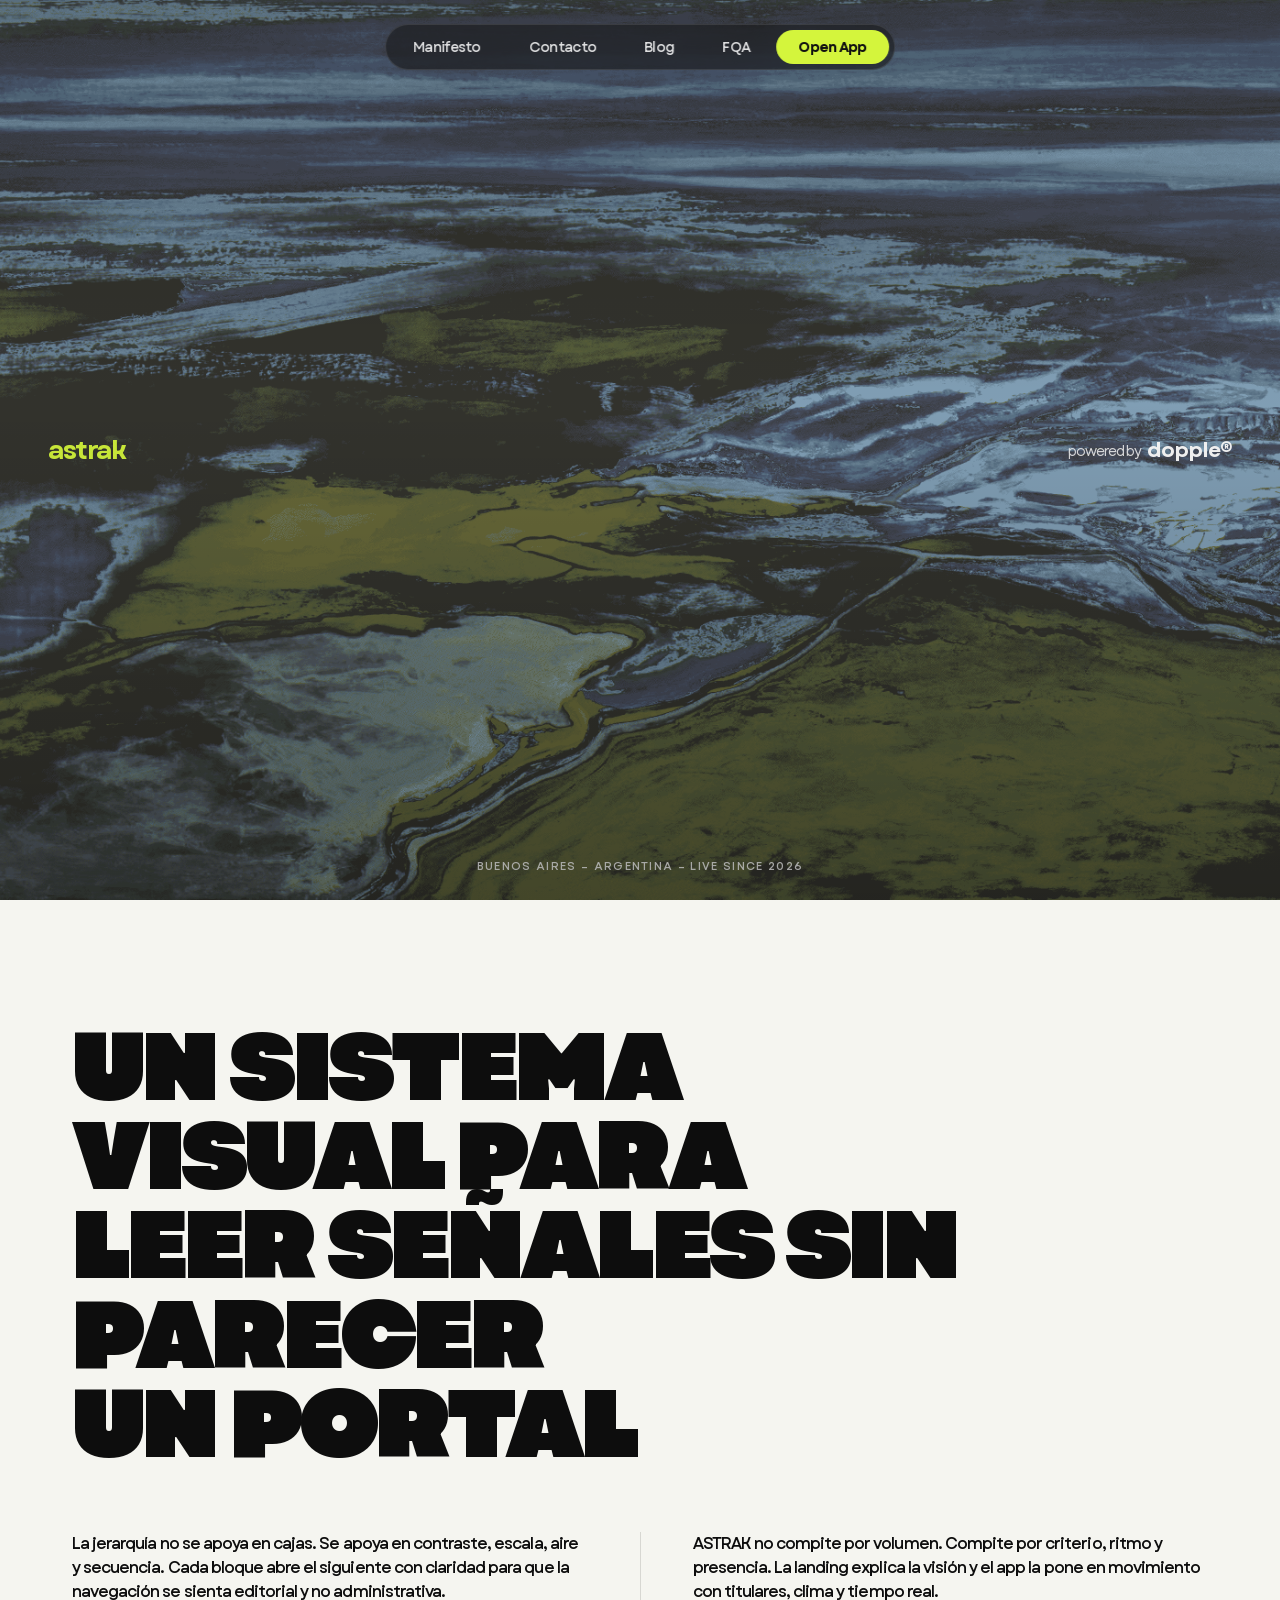
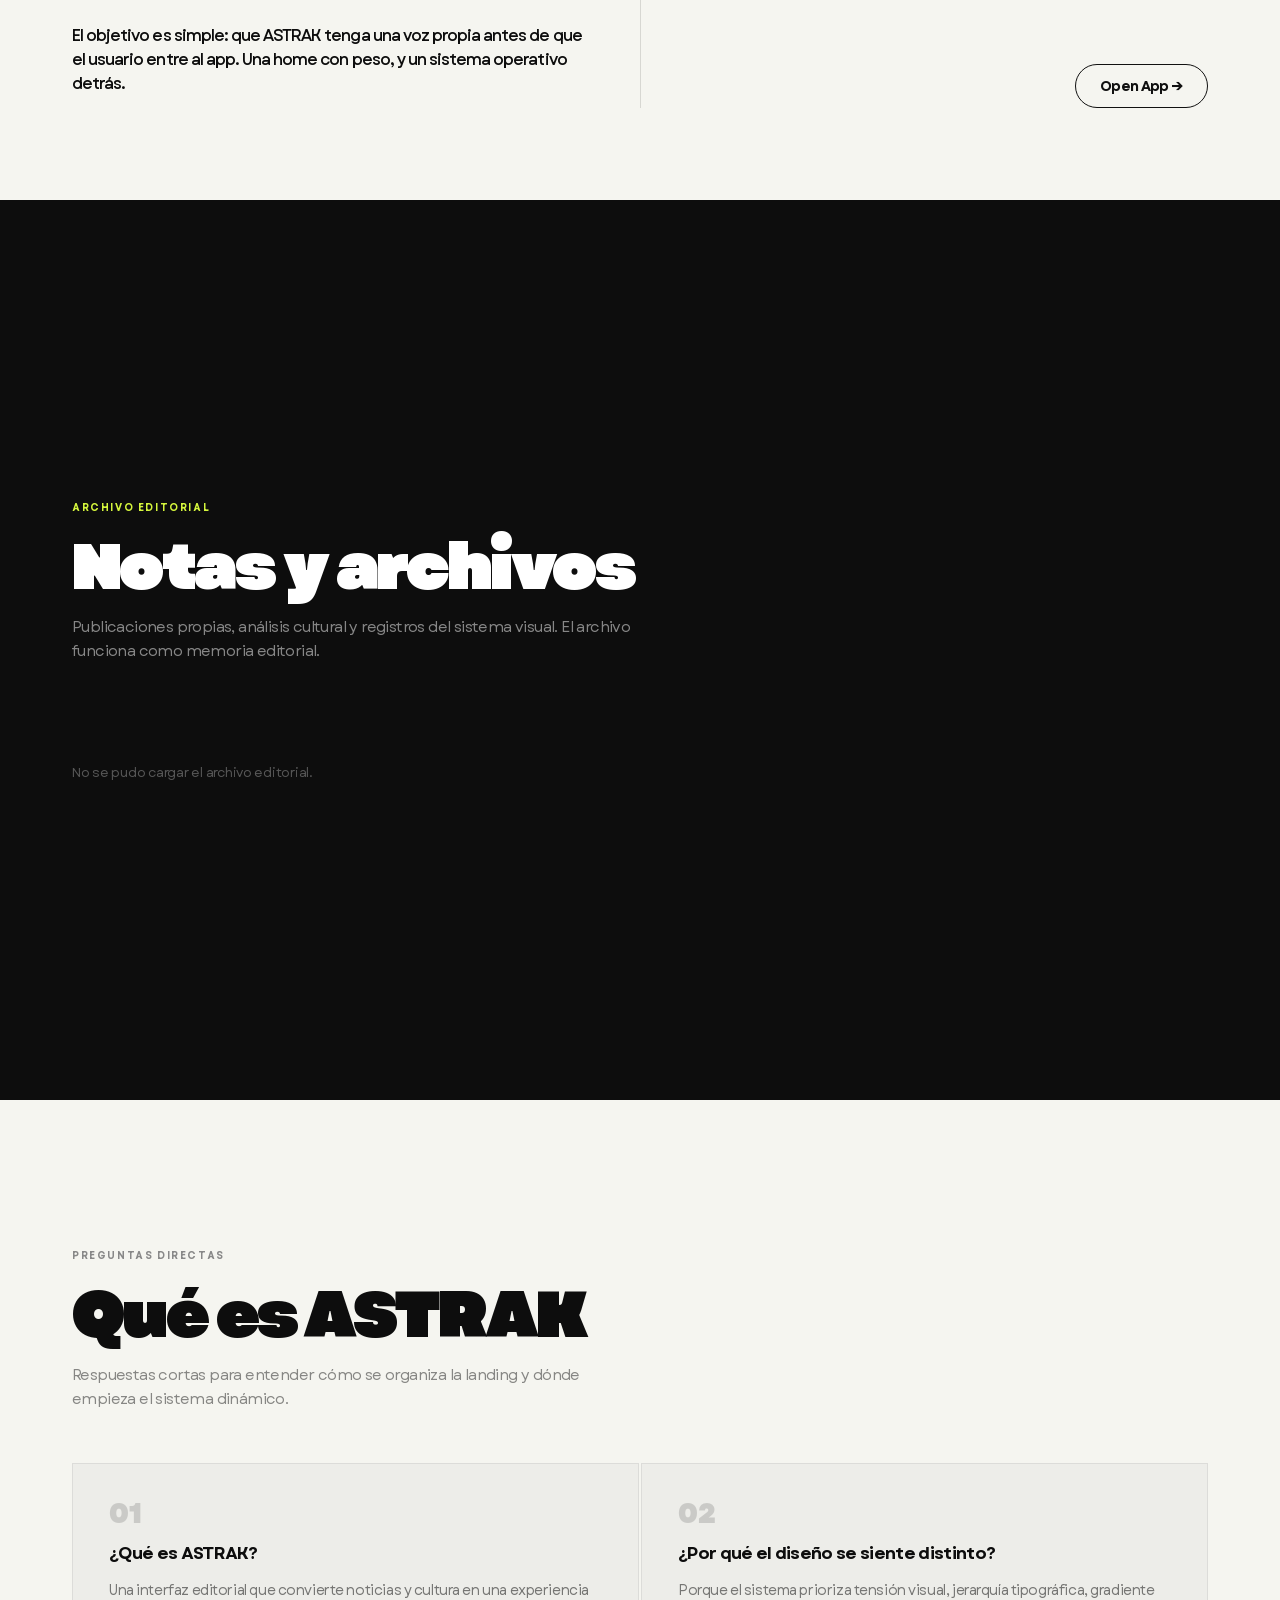
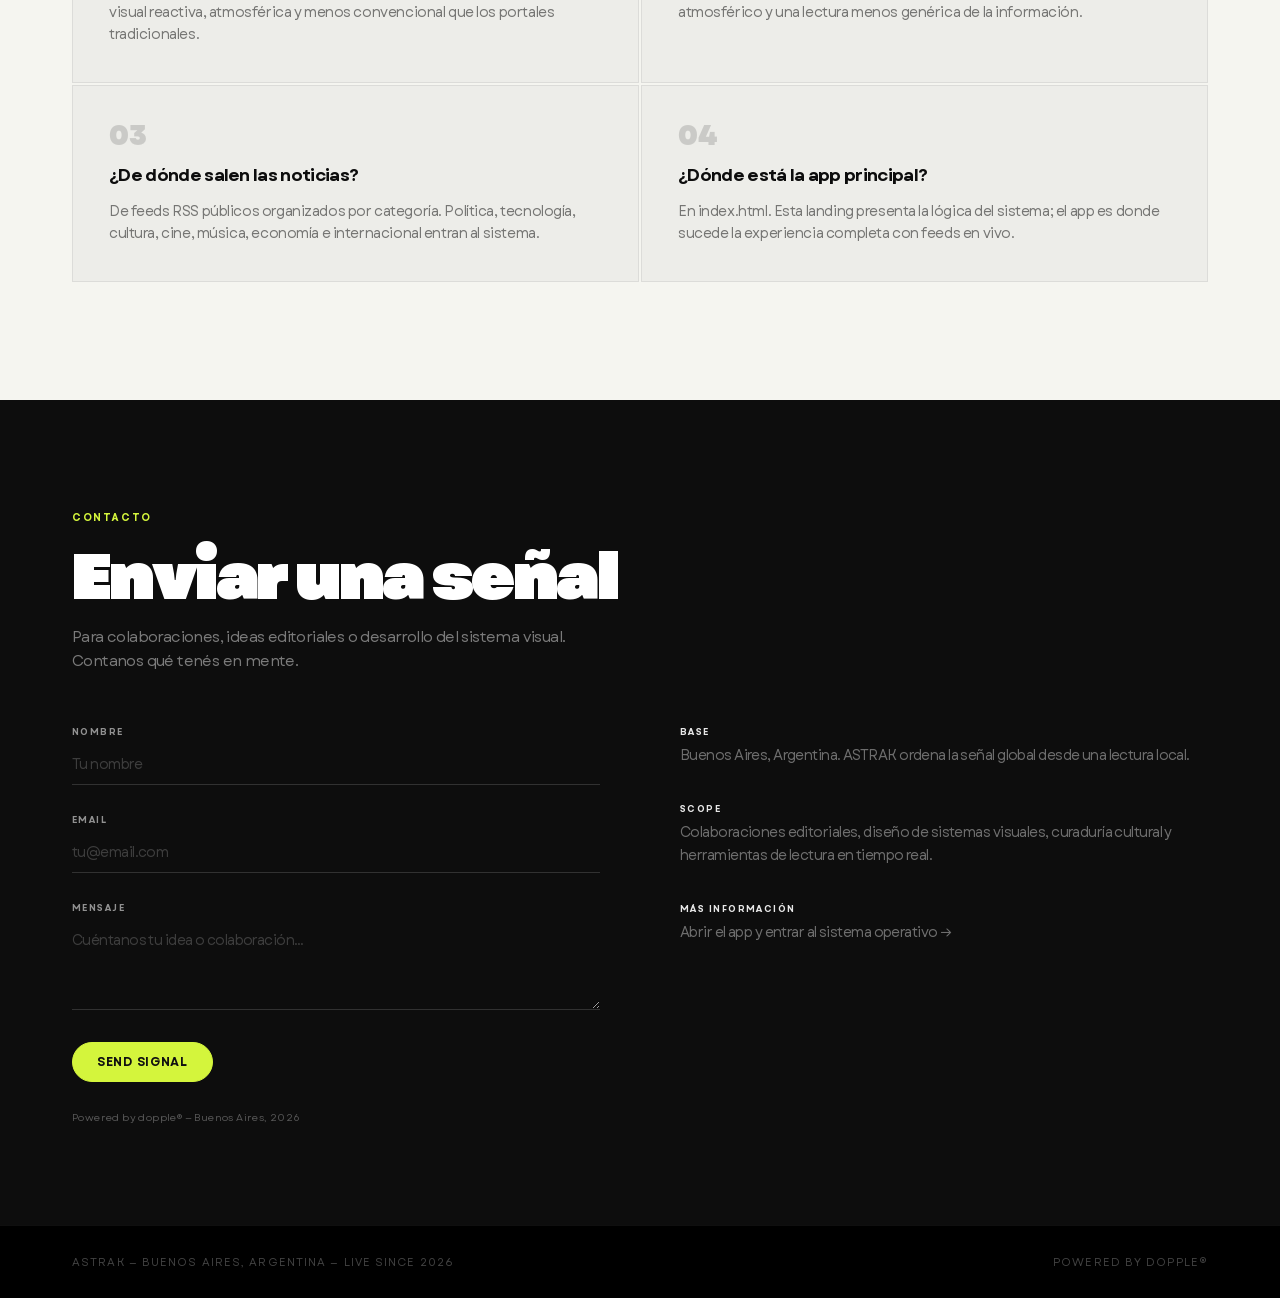
==== about.html @ 2fba8842 "fix grid, touch, navbar, s2 borders" ====
<!DOCTYPE html>
<html lang="es">
<head>
  <meta charset="UTF-8" />
  <meta name="viewport" content="width=device-width, initial-scale=1.0" />
  <link rel="icon" type="image/png" href="img/favicon.png" />
  <title>astrak</title>
  <link rel="stylesheet" href="garet.css" />
  <style>
    :root {
      --accent: #d4f53c;
      --bg-about: #f5f5f0;
      --bg-dark: #0d0d0d;
      --text-dark: #0d0d0d;
      --text-light: #ffffff;
    }

    *, *::before, *::after { box-sizing: border-box; margin: 0; padding: 0; }

    html { scroll-behavior: smooth; }

    body {
      font-family: 'Garet', sans-serif;
      background: #000;
      -webkit-font-smoothing: antialiased;
      overflow-x: hidden;
    }

    a { color: inherit; text-decoration: none; }

    /* ═══════════════════════════════════════════════
       NAVBAR
    ═══════════════════════════════════════════════ */
    .navbar {
      position: fixed;
      top: 24px;
      left: 50%;
      transform: translateX(-50%);
      z-index: 100;
      display: flex;
      align-items: center;
      gap: 4px;
      border-radius: 999px;
      padding: 5px 5px;
      /* fondo sutil siempre visible para legibilidad */
      background: rgba(20, 20, 20, 0.55);
      backdrop-filter: blur(18px);
      -webkit-backdrop-filter: blur(18px);
      border: 1px solid rgba(255,255,255,0.10);
      transition: background 0.4s ease, border-color 0.4s ease;
      white-space: nowrap;
    }

    /* sobre sección clara */
    .navbar.on-light {
      background: rgba(230, 228, 220, 0.75);
      border-color: rgba(0,0,0,0.08);
    }

    .navbar a {
      text-decoration: none;
      color: rgba(255,255,255,0.85);
      font-size: 14px;
      font-weight: 500;
      letter-spacing: -0.05em;
      padding: 7px 22px;
      border-radius: 999px;
      transition: background 0.2s ease, color 0.2s ease;
      cursor: pointer;
    }

    .navbar.on-light a { color: rgba(0,0,0,0.75); }

    .navbar a.active {
      background: #fff;
      color: #111;
    }

    .navbar.on-light a.active {
      background: #111;
      color: #fff;
    }

    .navbar a.cta {
      background: var(--accent);
      color: #111;
      font-weight: 700;
      padding: 7px 22px;
    }

    .navbar a.cta:hover { background: #c8ec2e; }
    .navbar.on-light a.cta { background: var(--accent); color: #111; }

    /* ═══════════════════════════════════════════════
       HERO — sticky bajo todo lo que sube
    ═══════════════════════════════════════════════ */
    .hero {
      position: sticky;
      top: 0;
      width: 100vw;
      height: 100vh;
      background-image: url('./img/bg.png');
      background-size: cover;
      background-position: center center;
      z-index: 1;
    }

    .hero::after {
      content: '';
      position: absolute;
      inset: 0;
      background: linear-gradient(to bottom,
        rgba(0,0,0,0.18) 0%,
        rgba(0,0,0,0.04) 45%,
        rgba(0,0,0,0.30) 100%
      );
      pointer-events: none;
    }

    .hero-wordmark {
      position: absolute;
      left: 48px;
      top: 50%;
      transform: translateY(-50%);
      font-size: 26px;
      font-weight: 700;
      color: var(--accent);
      letter-spacing: -0.07em;
    }

    .hero-powered {
      position: absolute;
      right: 48px;
      top: 50%;
      transform: translateY(-50%);
      display: flex;
      align-items: center;
      gap: 6px;
      color: #fff;
      font-size: 14px;
      font-weight: 700;
      letter-spacing: -0.07em;
      white-space: nowrap;
    }

    .hero-powered .by { font-weight: 400; opacity: 0.85; }
    .hero-powered .brand { font-size: 20px; font-weight: 700; }

    .hero-footer {
      position: absolute;
      bottom: 26px;
      left: 50%;
      transform: translateX(-50%);
      color: rgba(255,255,255,0.88);
      font-size: 11px;
      font-weight: 500;
      letter-spacing: 0.12em;
      text-transform: uppercase;
      white-space: nowrap;
    }

    /* ═══════════════════════════════════════════════
       SECCIONES — apilan sobre el hero (z > 1)
    ═══════════════════════════════════════════════ */
    .section {
      position: relative;
      z-index: 10;
      width: 100%;
      min-height: 100vh;
      display: flex;
      flex-direction: column;
      justify-content: center;
      padding: 110px 72px 80px;
    }

    .section-inner {
      width: min(100%, 1280px);
      margin: 0 auto;
    }

    /* ── ABOUT / MANIFESTO ── */
    .about { background: var(--bg-about); }

    .about__headline {
      font-size: clamp(44px, 7.5vw, 112px);
      font-weight: 1000;
      color: var(--text-dark);
      letter-spacing: -0.04em;
      line-height: 0.93;
      text-transform: uppercase;
      margin-bottom: 64px;
      max-width: 900px;
    }

    .about__body {
      display: grid;
      grid-template-columns: 1fr 1px 1fr;
      gap: 52px;
      align-items: start;
    }

    .about__divider { background: rgba(0,0,0,0.12); align-self: stretch; }

    .about__col { display: flex; flex-direction: column; gap: 20px; }

    .about__col p {
      font-size: 16px;
      font-weight: 500;
      color: var(--text-dark);
      letter-spacing: -0.06em;
      line-height: 1.5;
    }

    .about__cta { display: flex; justify-content: flex-end; margin-top: 40px; }

    .about__cta a {
      display: inline-flex;
      align-items: center;
      gap: 8px;
      border: 1.5px solid #111;
      color: #111;
      font-family: 'Garet', sans-serif;
      font-size: 14px;
      font-weight: 700;
      letter-spacing: -0.05em;
      padding: 11px 24px;
      border-radius: 999px;
      transition: background 0.2s ease, color 0.2s ease;
    }

    .about__cta a:hover { background: #111; color: var(--bg-about); }

    /* ── BLOG ── */
    .blog { background: var(--bg-dark); }

    .section-label {
      font-size: 10px;
      font-weight: 700;
      letter-spacing: 0.16em;
      text-transform: uppercase;
      color: var(--accent);
      margin-bottom: 20px;
    }

    .section-heading {
      font-size: clamp(36px, 5vw, 72px);
      font-weight: 1000;
      letter-spacing: -0.04em;
      line-height: 1;
      color: #fff;
      margin-bottom: 16px;
    }

    .section-sub {
      font-size: 15px;
      font-weight: 400;
      color: rgba(255,255,255,0.5);
      letter-spacing: -0.04em;
      line-height: 1.6;
      max-width: 560px;
      margin-bottom: 52px;
    }

    .blog-list { display: flex; flex-direction: column; gap: 1px; }

    .blog-item {
      display: grid;
      grid-template-columns: 56px 1fr auto;
      gap: 28px;
      padding: 22px 0;
      border-bottom: 1px solid rgba(255,255,255,0.07);
      align-items: start;
      transition: opacity 0.2s ease;
      cursor: pointer;
      text-decoration: none;
      color: inherit;
    }

    .blog-item:first-child { border-top: 1px solid rgba(255,255,255,0.07); }
    .blog-item:hover { opacity: 0.7; }

    .blog-number {
      font-size: 26px;
      font-weight: 900;
      color: var(--accent);
      line-height: 1;
      padding-top: 2px;
    }

    .blog-content { display: flex; flex-direction: column; gap: 5px; }

    .blog-type {
      font-size: 9px;
      font-weight: 700;
      letter-spacing: 0.14em;
      text-transform: uppercase;
      color: rgba(255,255,255,0.35);
    }

    .blog-title {
      font-size: 17px;
      font-weight: 700;
      color: #fff;
      line-height: 1.3;
      letter-spacing: -0.04em;
    }

    .blog-excerpt {
      font-size: 13px;
      color: rgba(255,255,255,0.45);
      line-height: 1.5;
      letter-spacing: -0.02em;
    }

    .blog-meta {
      font-size: 11px;
      color: rgba(255,255,255,0.3);
      white-space: nowrap;
      align-self: center;
      letter-spacing: -0.02em;
    }

    .blog-loading, .blog-empty {
      padding: 48px 0;
      font-size: 13px;
      color: rgba(255,255,255,0.3);
      letter-spacing: -0.02em;
    }

    /* ── FAQ ── */
    .faq { background: var(--bg-about); }
    .faq .section-heading { color: var(--text-dark); }
    .faq .section-sub { color: rgba(0,0,0,0.45); }
    .faq .section-label { color: #888; }

    .faq-grid {
      display: grid;
      grid-template-columns: repeat(2, 1fr);
      gap: 2px;
    }

    .faq-item {
      display: flex;
      flex-direction: column;
      gap: 14px;
      padding: 36px;
      background: rgba(0,0,0,0.03);
      border: 1px solid rgba(0,0,0,0.07);
      transition: background 0.2s ease;
    }

    .faq-item:hover { background: rgba(0,0,0,0.06); }

    .faq-number {
      font-size: 28px;
      font-weight: 900;
      color: var(--text-dark);
      opacity: 0.15;
      line-height: 1;
    }

    .faq-question {
      font-size: 17px;
      font-weight: 700;
      color: var(--text-dark);
      letter-spacing: -0.04em;
      line-height: 1.3;
    }

    .faq-answer {
      font-size: 14px;
      color: rgba(0,0,0,0.5);
      line-height: 1.6;
      letter-spacing: -0.03em;
    }

    /* ── CONTACT ── */
    .contact { background: var(--bg-dark); min-height: auto; padding-bottom: 100px; }
    .contact .section-heading { color: #fff; }
    .contact .section-sub { color: rgba(255,255,255,0.45); }

    .contact-grid {
      display: grid;
      grid-template-columns: 1fr 1fr;
      gap: 80px;
      align-items: start;
    }

    .contact-form { display: flex; flex-direction: column; gap: 28px; }

    .form-row { display: flex; flex-direction: column; gap: 6px; }

    .form-label {
      font-size: 9px;
      font-weight: 700;
      letter-spacing: 0.16em;
      text-transform: uppercase;
      color: rgba(255,255,255,0.55);
    }

    .input, .textarea {
      padding: 10px 0;
      border: none;
      border-bottom: 1px solid rgba(255,255,255,0.15);
      background: transparent;
      font-family: 'Garet', sans-serif;
      font-size: 14px;
      color: #fff;
      letter-spacing: -0.04em;
      transition: border-color 0.3s ease;
    }

    .input::placeholder, .textarea::placeholder { color: rgba(255,255,255,0.2); }
    .input:focus, .textarea:focus { outline: none; border-color: var(--accent); }

    .textarea { min-height: 90px; resize: vertical; }

    .submit-btn {
      align-self: flex-start;
      padding: 10px 24px;
      border: 1.5px solid var(--accent);
      border-radius: 999px;
      background: var(--accent);
      color: #111;
      font-family: 'Garet', sans-serif;
      font-size: 12px;
      font-weight: 700;
      letter-spacing: 0.06em;
      text-transform: uppercase;
      cursor: pointer;
      transition: background 0.2s ease, color 0.2s ease;
      margin-top: 4px;
    }

    .submit-btn:hover { background: transparent; color: var(--accent); }

    .status-msg {
      font-size: 10px;
      color: rgba(255,255,255,0.3);
      letter-spacing: 0.04em;
    }

    .contact-side { display: flex; flex-direction: column; gap: 36px; }

    .contact-note { display: flex; flex-direction: column; gap: 6px; }

    .contact-note strong {
      font-size: 9px;
      font-weight: 700;
      letter-spacing: 0.16em;
      text-transform: uppercase;
      color: rgba(255,255,255,0.9);
    }

    .contact-note p, .contact-note a {
      font-size: 14px;
      line-height: 1.6;
      color: rgba(255,255,255,0.4);
      letter-spacing: -0.04em;
    }

    .contact-note a:hover { color: var(--accent); }

    /* ── FOOTER BAR ── */
    .site-footer {
      position: relative;
      z-index: 10;
      background: #000;
      padding: 28px 72px;
      display: flex;
      align-items: center;
      justify-content: space-between;
      border-top: 1px solid rgba(255,255,255,0.06);
    }

    .site-footer span {
      font-size: 11px;
      color: rgba(255,255,255,0.25);
      letter-spacing: 0.1em;
      text-transform: uppercase;
    }

    /* ═══════════════════════════════════════════════
       RESPONSIVE
    ═══════════════════════════════════════════════ */
    @media (max-width: 900px) {
      .section { padding: 90px 32px 64px; }

      .about__body {
        grid-template-columns: 1fr;
        gap: 32px;
      }
      .about__divider { display: none; }
      .about__headline { font-size: clamp(38px, 10vw, 72px); margin-bottom: 40px; }

      .contact-grid { grid-template-columns: 1fr; gap: 48px; }
      .faq-grid { grid-template-columns: 1fr; }

      .hero-wordmark { left: 24px; font-size: 20px; }
      .hero-powered { right: 24px; font-size: 12px; }
      .hero-powered .brand { font-size: 16px; }

      .site-footer { padding: 24px 32px; flex-direction: column; gap: 12px; text-align: center; }
    }

    @media (max-width: 600px) {
      /* Navbar compacta en mobile */
      .navbar {
        top: 16px;
        gap: 2px;
        padding: 4px 4px;
        max-width: calc(100vw - 24px);
      }

      .navbar a {
        font-size: 11px;
        padding: 6px 10px;
        letter-spacing: -0.04em;
      }

      /* Ocultar links del medio en mobile, mantener Manifesto y CTA */
      .navbar a.hide-mobile { display: none; }

      .section { padding: 80px 20px 56px; }

      .about__headline { font-size: clamp(34px, 11vw, 56px); }
      .section-heading { font-size: clamp(28px, 8vw, 48px); }

      .blog-item { grid-template-columns: 40px 1fr; }
      .blog-meta { display: none; }

      .hero-wordmark { display: none; }
      .hero-powered { display: none; }
      .hero-footer { font-size: 9px; letter-spacing: 0.08em; }
    }
  </style>
</head>
<body>

  <!-- ── NAVBAR FIJO ── -->
  <nav class="navbar" id="navbar">
    <a href="#" id="link-manifesto" onclick="scrollToSection('about'); return false;">Manifesto</a>
    <a href="#" class="hide-mobile" onclick="scrollToSection('contact'); return false;">Contacto</a>
    <a href="#" class="hide-mobile" onclick="scrollToSection('blog'); return false;">Blog</a>
    <a href="#" class="hide-mobile" onclick="scrollToSection('faq'); return false;">FQA</a>
    <a href="index.html" class="cta">Open App</a>
  </nav>

  <!-- ── HERO sticky ── -->
  <section class="hero" id="hero">
    <div class="hero-wordmark">astrak</div>
    <div class="hero-powered">
      <span class="by">powered by</span>
      <span class="brand">dopple®</span>
    </div>
    <div class="hero-footer">Buenos Aires – Argentina – Live since 2026</div>
  </section>

  <!-- ── ABOUT / MANIFESTO ── -->
  <section class="section about" id="about">
    <div class="section-inner">
      <h1 class="about__headline">
        Un sistema visual para<br>leer señales sin parecer<br>un portal
      </h1>
      <div class="about__body">
        <div class="about__col">
          <p>La jerarquía no se apoya en cajas. Se apoya en contraste, escala, aire y secuencia. Cada bloque abre el siguiente con claridad para que la navegación se sienta editorial y no administrativa.</p>
          <p>El objetivo es simple: que ASTRAK tenga una voz propia antes de que el usuario entre al app. Una home con peso, y un sistema operativo detrás.</p>
        </div>
        <div class="about__divider"></div>
        <div class="about__col">
          <p>ASTRAK no compite por volumen. Compite por criterio, ritmo y presencia. La landing explica la visión y el app la pone en movimiento con titulares, clima y tiempo real.</p>
          <div class="about__cta">
            <a href="index.html">Open App →</a>
          </div>
        </div>
      </div>
    </div>
  </section>

  <!-- ── BLOG ── -->
  <section class="section blog" id="blog">
    <div class="section-inner">
      <div class="section-label">Archivo editorial</div>
      <h2 class="section-heading">Notas y archivos</h2>
      <p class="section-sub">Publicaciones propias, análisis cultural y registros del sistema visual. El archivo funciona como memoria editorial.</p>
      <div id="blogList" class="blog-list">
        <div class="blog-loading">Cargando archivo editorial…</div>
      </div>
    </div>
  </section>

  <!-- ── FAQ ── -->
  <section class="section faq" id="faq">
    <div class="section-inner">
      <div class="section-label">Preguntas directas</div>
      <h2 class="section-heading">Qué es ASTRAK</h2>
      <p class="section-sub">Respuestas cortas para entender cómo se organiza la landing y dónde empieza el sistema dinámico.</p>
      <div class="faq-grid">
        <article class="faq-item">
          <div class="faq-number">01</div>
          <h3 class="faq-question">¿Qué es ASTRAK?</h3>
          <p class="faq-answer">Una interfaz editorial que convierte noticias y cultura en una experiencia visual reactiva, atmosférica y menos convencional que los portales tradicionales.</p>
        </article>
        <article class="faq-item">
          <div class="faq-number">02</div>
          <h3 class="faq-question">¿Por qué el diseño se siente distinto?</h3>
          <p class="faq-answer">Porque el sistema prioriza tensión visual, jerarquía tipográfica, gradiente atmosférico y una lectura menos genérica de la información.</p>
        </article>
        <article class="faq-item">
          <div class="faq-number">03</div>
          <h3 class="faq-question">¿De dónde salen las noticias?</h3>
          <p class="faq-answer">De feeds RSS públicos organizados por categoría. Política, tecnología, cultura, cine, música, economía e internacional entran al sistema.</p>
        </article>
        <article class="faq-item">
          <div class="faq-number">04</div>
          <h3 class="faq-question">¿Dónde está la app principal?</h3>
          <p class="faq-answer">En index.html. Esta landing presenta la lógica del sistema; el app es donde sucede la experiencia completa con feeds en vivo.</p>
        </article>
      </div>
    </div>
  </section>

  <!-- ── CONTACT ── -->
  <section class="section contact" id="contact">
    <div class="section-inner">
      <div class="section-label">Contacto</div>
      <h2 class="section-heading">Enviar una señal</h2>
      <p class="section-sub">Para colaboraciones, ideas editoriales o desarrollo del sistema visual. Contanos qué tenés en mente.</p>
      <div class="contact-grid">
        <form class="contact-form" id="uplink-form">
          <div class="form-row">
            <label class="form-label" for="name">Nombre</label>
            <input class="input" id="name" name="name" type="text" placeholder="Tu nombre" required />
          </div>
          <div class="form-row">
            <label class="form-label" for="email">Email</label>
            <input class="input" id="email" name="email" type="email" placeholder="tu@email.com" required />
          </div>
          <div class="form-row">
            <label class="form-label" for="message">Mensaje</label>
            <textarea class="textarea" id="message" name="message" placeholder="Cuéntanos tu idea o colaboración…" required></textarea>
          </div>
          <button class="submit-btn" type="submit">Send Signal</button>
          <span class="status-msg" id="status-msg">Powered by dopple® — Buenos Aires, 2026</span>
        </form>
        <div class="contact-side">
          <div class="contact-note">
            <strong>Base</strong>
            <p>Buenos Aires, Argentina. ASTRAK ordena la señal global desde una lectura local.</p>
          </div>
          <div class="contact-note">
            <strong>Scope</strong>
            <p>Colaboraciones editoriales, diseño de sistemas visuales, curaduría cultural y herramientas de lectura en tiempo real.</p>
          </div>
          <div class="contact-note">
            <strong>Más información</strong>
            <a href="index.html" target="_blank">Abrir el app y entrar al sistema operativo →</a>
          </div>
        </div>
      </div>
    </div>
  </section>

  <!-- ── FOOTER ── -->
  <footer class="site-footer">
    <span>astrak — Buenos Aires, Argentina — Live since 2026</span>
    <span>powered by dopple®</span>
  </footer>

  <script>
    /* ── Scroll suave a sección ── */
    function scrollToSection(id) {
      const el = document.getElementById(id);
      if (el) el.scrollIntoView({ behavior: 'smooth' });
    }

    /* ── Navbar: detectar sección activa ── */
    const navbar        = document.getElementById('navbar');
    const linkManifesto = document.getElementById('link-manifesto');

    const sections = [
      { id: 'about',   light: true  },
      { id: 'blog',    light: false },
      { id: 'faq',     light: true  },
      { id: 'contact', light: false },
    ];

    function onScroll() {
      const scrollY   = window.scrollY;
      const winH      = window.innerHeight;
      const heroEl    = document.getElementById('hero');
      const heroBot   = heroEl.offsetTop + heroEl.offsetHeight;

      // ¿Estamos fuera del hero?
      const pastHero = scrollY + 80 >= heroBot;

      // Encontrar sección activa
      let activeSec = null;
      let isLight = false;
      for (const s of sections) {
        const el = document.getElementById(s.id);
        if (!el) continue;
        if (scrollY + 80 >= el.offsetTop) {
          activeSec = s.id;
          isLight   = s.light;
        }
      }

      // Pill activa
      linkManifesto.classList.toggle('active', pastHero);

      // Tono del navbar
      navbar.classList.toggle('on-light', pastHero && isLight);
    }

    window.addEventListener('scroll', onScroll, { passive: true });
    onScroll();

    /* ── Formulario de contacto ── */
    const uplinkForm = document.getElementById('uplink-form');
    const statusMsg  = document.getElementById('status-msg');

    uplinkForm.addEventListener('submit', e => {
      e.preventDefault();
      statusMsg.textContent = 'Enviando señal…';
      setTimeout(() => {
        statusMsg.textContent = 'Transmisión completada ✓';
        uplinkForm.reset();
        setTimeout(() => {
          statusMsg.textContent = 'Powered by dopple® — Buenos Aires, 2026';
        }, 3000);
      }, 1200);
    });

    /* ── Blog: fetch desde dopple API ── */
    const DOPPLE_API     = 'https://doppelganger-eta.vercel.app/api/entries';
    const DOPPLE_ARTICLE = 'https://doppelganger-eta.vercel.app/article.html';
    const TYPE_LABEL     = { articulo: 'article', resena: 'review', archivo: 'archive' };

    async function loadBlog() {
      const list = document.getElementById('blogList');
      try {
        const res = await fetch(DOPPLE_API);
        if (!res.ok) throw new Error('api error');
        const all = await res.json();

        const entries = all.filter(e =>
          e.status === 'published' &&
          Array.isArray(e.sites) &&
          e.sites.includes('astrak')
        );

        if (!entries.length) {
          list.innerHTML = '<div class="blog-empty">No hay publicaciones aún en el archivo.</div>';
          return;
        }

        list.innerHTML = entries.map((e, i) => `
          <a class="blog-item" href="${DOPPLE_ARTICLE}?id=${e.id}" target="_blank">
            <div class="blog-number">${String(i + 1).padStart(2, '0')}</div>
            <div class="blog-content">
              <div class="blog-type">${TYPE_LABEL[e.postType] || e.postType || 'article'}</div>
              <div class="blog-title">${e.title}</div>
              ${e.excerpt ? `<div class="blog-excerpt">${e.excerpt}</div>` : ''}
            </div>
            <div class="blog-meta">${e.year || ''}${e.author ? ' — ' + e.author : ''}</div>
          </a>`).join('');

      } catch(err) {
        list.innerHTML = '<div class="blog-empty">No se pudo cargar el archivo editorial.</div>';
      }
    }

    loadBlog();
  </script>
</body>
</html>
---- garet.css ----
/* ─────────────────────────────────────────────────────────
   GARET FONT FAMILY
   Importá este archivo en cualquier proyecto con:
   <link rel="stylesheet" href="path/to/garet.css" />
   o
   @import url('path/to/garet.css');

   Los archivos .otf/.ttf deben estar en Garet-Font/fonts/
   relativo a donde esté este CSS.
───────────────────────────────────────────────────────── */

@font-face { font-family: 'Garet'; src: url('Garet-Font/fonts/Garet-Hairline.otf') format('opentype'); font-weight: 100; font-style: normal; font-display: swap; }
@font-face { font-family: 'Garet'; src: url('Garet-Font/fonts/Garet-Hairline-Italic.otf') format('opentype'); font-weight: 100; font-style: italic; font-display: swap; }

@font-face { font-family: 'Garet'; src: url('Garet-Font/fonts/Garet-Thin.otf') format('opentype'); font-weight: 200; font-style: normal; font-display: swap; }
@font-face { font-family: 'Garet'; src: url('Garet-Font/fonts/Garet-Thin-italic.otf') format('opentype'); font-weight: 200; font-style: italic; font-display: swap; }

@font-face { font-family: 'Garet'; src: url('Garet-Font/fonts/Garet-Light.otf') format('opentype'); font-weight: 300; font-style: normal; font-display: swap; }
@font-face { font-family: 'Garet'; src: url('Garet-Font/fonts/Garet-Light-Italic.otf') format('opentype'); font-weight: 300; font-style: italic; font-display: swap; }

@font-face { font-family: 'Garet'; src: url('Garet-Font/fonts/Garet-Book.otf') format('opentype'); font-weight: 350; font-style: normal; font-display: swap; }
@font-face { font-family: 'Garet'; src: url('Garet-Font/fonts/Garet-Book-Italic.otf') format('opentype'); font-weight: 350; font-style: italic; font-display: swap; }

@font-face { font-family: 'Garet'; src: url('Garet-Font/fonts/Garet-Regular.otf') format('opentype'); font-weight: 400; font-style: normal; font-display: swap; }
@font-face { font-family: 'Garet'; src: url('Garet-Font/fonts/Garet-Regular-Italic.otf') format('opentype'); font-weight: 400; font-style: italic; font-display: swap; }

@font-face { font-family: 'Garet'; src: url('Garet-Font/fonts/Garet-Medium.otf') format('opentype'); font-weight: 500; font-style: normal; font-display: swap; }
@font-face { font-family: 'Garet'; src: url('Garet-Font/fonts/Garet-Medium-Italic.otf') format('opentype'); font-weight: 500; font-style: italic; font-display: swap; }

@font-face { font-family: 'Garet'; src: url('Garet-Font/fonts/Garet-Bold.otf') format('opentype'); font-weight: 700; font-style: normal; font-display: swap; }
@font-face { font-family: 'Garet'; src: url('Garet-Font/fonts/Garet-Bold-Italic.otf') format('opentype'); font-weight: 700; font-style: italic; font-display: swap; }

@font-face { font-family: 'Garet'; src: url('Garet-Font/fonts/Garet-Extra-Bold.otf') format('opentype'); font-weight: 800; font-style: normal; font-display: swap; }
@font-face { font-family: 'Garet'; src: url('Garet-Font/fonts/Garet-Extra-Bold-Italic.otf') format('opentype'); font-weight: 800; font-style: italic; font-display: swap; }

@font-face { font-family: 'Garet'; src: url('Garet-Font/fonts/Garet-Heavy.otf') format('opentype'); font-weight: 900; font-style: normal; font-display: swap; }
@font-face { font-family: 'Garet'; src: url('Garet-Font/fonts/Garet-Heavy-Italic.otf') format('opentype'); font-weight: 900; font-style: italic; font-display: swap; }

@font-face { font-family: 'Garet'; src: url('Garet-Font/fonts/Garet-Black.otf') format('opentype'); font-weight: 950; font-style: normal; font-display: swap; }
@font-face { font-family: 'Garet'; src: url('Garet-Font/fonts/Garet-Black-Italic.otf') format('opentype'); font-weight: 950; font-style: italic; font-display: swap; }

@font-face { font-family: 'Garet'; src: url('Garet-Font/fonts/Garet-Fat.otf') format('opentype'); font-weight: 1000; font-style: normal; font-display: swap; }
@font-face { font-family: 'Garet'; src: url('Garet-Font/fonts/Garet-Fat-Italic.otf') format('opentype'); font-weight: 1000; font-style: italic; font-display: swap; }

/* Variable — cubre todo el rango si el browser lo soporta */
@font-face { font-family: 'Garet'; src: url('Garet-Font/fonts/Garet-Variable-Regular.ttf') format('truetype'); font-weight: 100 1000; font-style: normal; font-display: swap; }
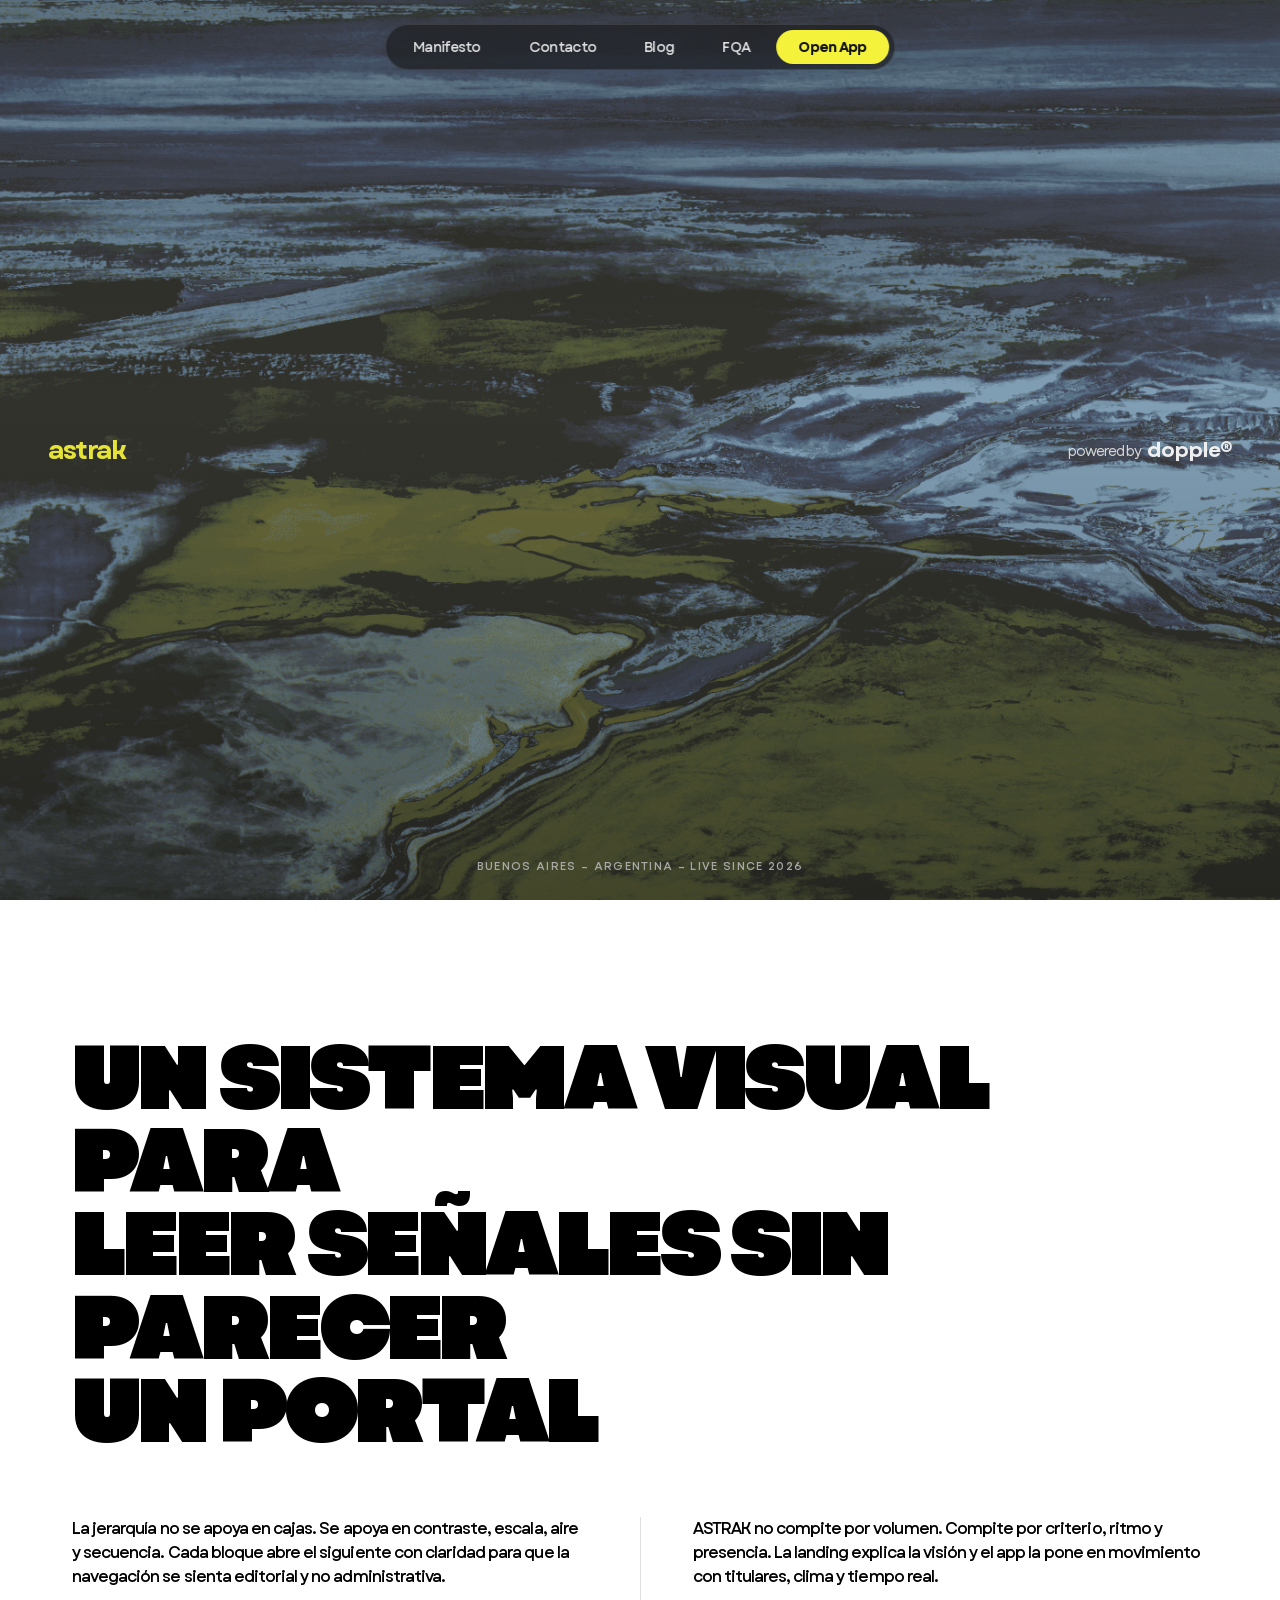
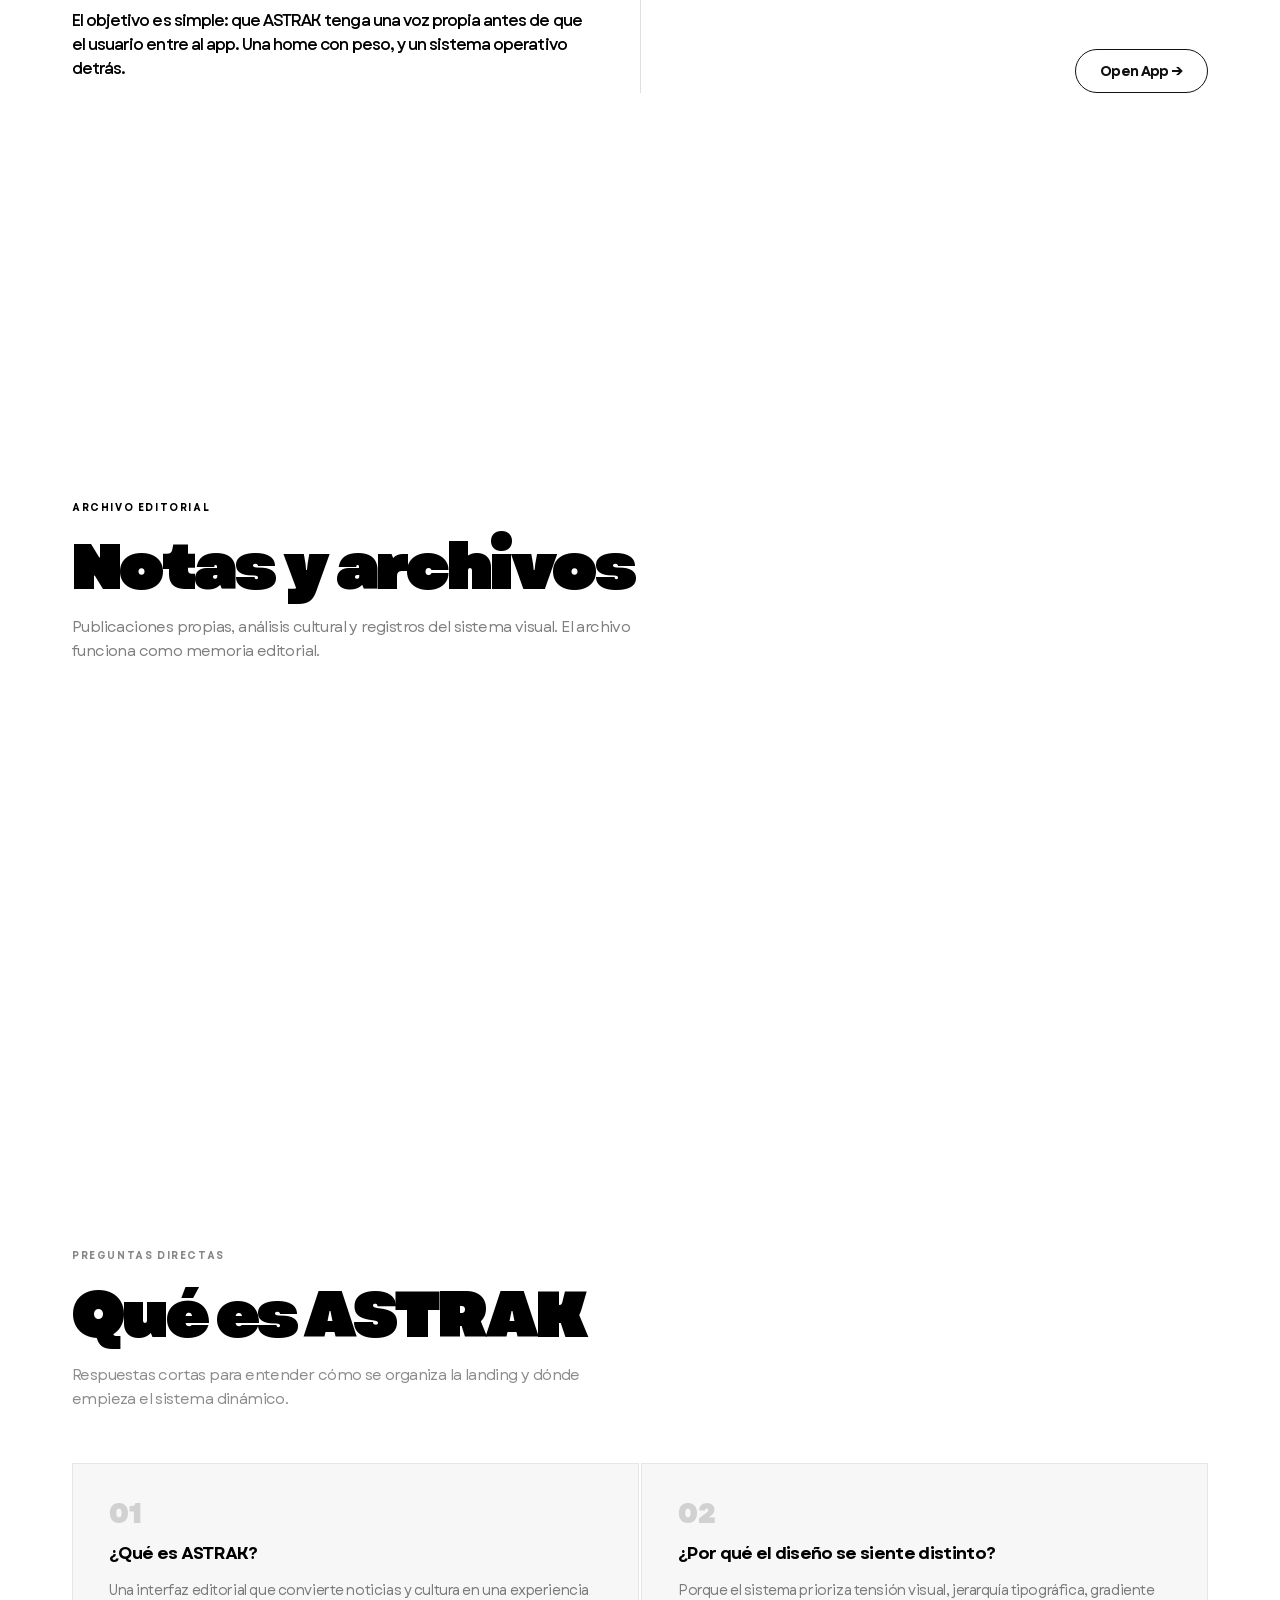
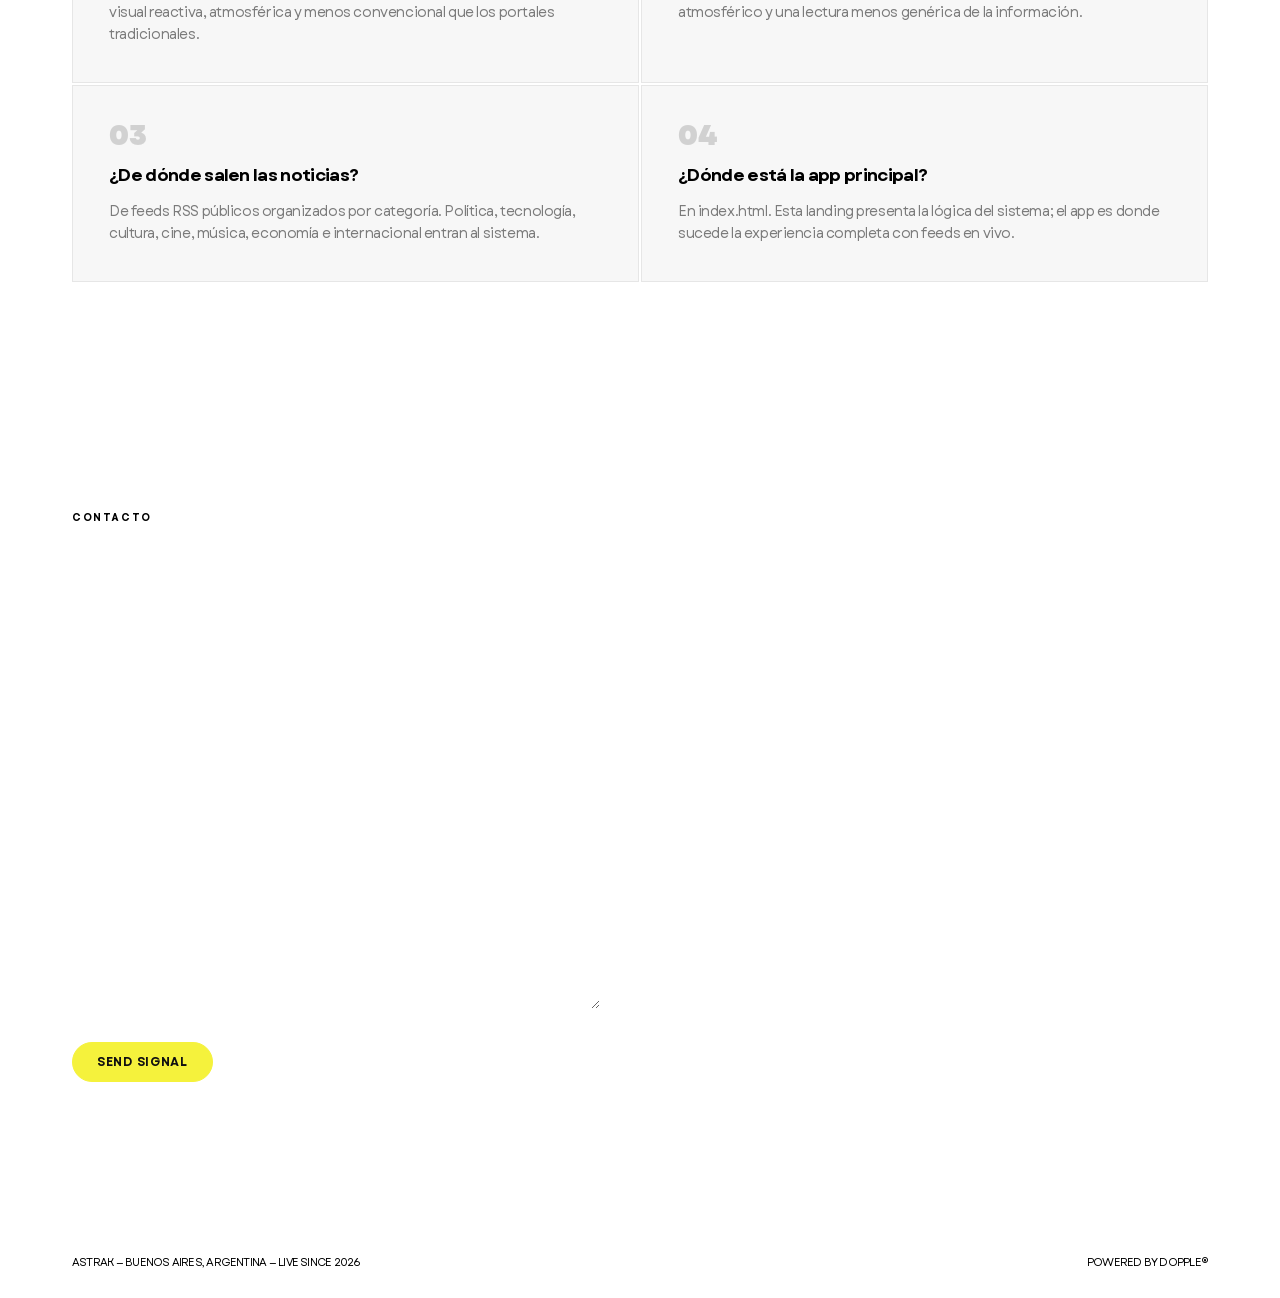
==== commit 21137816: "fix grid, touch, navbar, s2 borders" ====
--- a/about.html
+++ b/about.html
@@ -8,11 +8,11 @@
   <link rel="stylesheet" href="garet.css" />
   <style>
     :root {
-      --accent: #d4f53c;
-      --bg-about: #f5f5f0;
-      --bg-dark: #0d0d0d;
-      --text-dark: #0d0d0d;
-      --text-light: #ffffff;
+      --accent: #f5f23c;
+      --bg-about: #ffffff;
+      --bg-dark: #ffffff;
+      --text-dark: #000000;
+      --text-light: #000000;
     }
 
     *, *::before, *::after { box-sizing: border-box; margin: 0; padding: 0; }
@@ -21,7 +21,7 @@
 
     body {
       font-family: 'Garet', sans-serif;
-      background: #000;
+      background: #ffffff;
       -webkit-font-smoothing: antialiased;
       overflow-x: hidden;
     }
@@ -182,14 +182,14 @@
     .about { background: var(--bg-about); }
 
     .about__headline {
-      font-size: clamp(44px, 7.5vw, 112px);
+      font-size: clamp(24px, 7vw, 90px);
       font-weight: 1000;
       color: var(--text-dark);
       letter-spacing: -0.04em;
       line-height: 0.93;
       text-transform: uppercase;
       margin-bottom: 64px;
-      max-width: 900px;
+      max-width: 1400px;
     }
 
     .about__body {
@@ -238,7 +238,7 @@
       font-weight: 700;
       letter-spacing: 0.16em;
       text-transform: uppercase;
-      color: var(--accent);
+      color: var(--text-dark);
       margin-bottom: 20px;
     }
 
@@ -247,14 +247,14 @@
       font-weight: 1000;
       letter-spacing: -0.04em;
       line-height: 1;
-      color: #fff;
+      color: #000000;
       margin-bottom: 16px;
     }
 
     .section-sub {
       font-size: 15px;
       font-weight: 400;
-      color: rgba(255,255,255,0.5);
+      color: rgba(0, 0, 0, 0.5);
       letter-spacing: -0.04em;
       line-height: 1.6;
       max-width: 560px;
@@ -268,7 +268,7 @@
       grid-template-columns: 56px 1fr auto;
       gap: 28px;
       padding: 22px 0;
-      border-bottom: 1px solid rgba(255,255,255,0.07);
+      border-bottom: 1px solid rgba(0, 0, 0, 0.07);
       align-items: start;
       transition: opacity 0.2s ease;
       cursor: pointer;
@@ -276,13 +276,13 @@
       color: inherit;
     }
 
-    .blog-item:first-child { border-top: 1px solid rgba(255,255,255,0.07); }
+    .blog-item:first-child { border-top: 1px solid rgba(0, 0, 0, 0.07); }
     .blog-item:hover { opacity: 0.7; }
 
     .blog-number {
       font-size: 26px;
       font-weight: 900;
-      color: var(--accent);
+      color: var(--text-dark);
       line-height: 1;
       padding-top: 2px;
     }
@@ -294,27 +294,27 @@
       font-weight: 700;
       letter-spacing: 0.14em;
       text-transform: uppercase;
-      color: rgba(255,255,255,0.35);
+      color: rgba(0, 0, 0, 0.35);
     }
 
     .blog-title {
       font-size: 17px;
       font-weight: 700;
-      color: #fff;
+      color: #000000;
       line-height: 1.3;
       letter-spacing: -0.04em;
     }
 
     .blog-excerpt {
       font-size: 13px;
-      color: rgba(255,255,255,0.45);
+      color: rgba(0, 0, 0, 0.45);
       line-height: 1.5;
       letter-spacing: -0.02em;
     }
 
     .blog-meta {
       font-size: 11px;
-      color: rgba(255,255,255,0.3);
+      color: rgba(0, 0, 0, 0.3);
       white-space: nowrap;
       align-self: center;
       letter-spacing: -0.02em;
@@ -377,7 +377,7 @@
     /* ── CONTACT ── */
     .contact { background: var(--bg-dark); min-height: auto; padding-bottom: 100px; }
     .contact .section-heading { color: #fff; }
-    .contact .section-sub { color: rgba(255,255,255,0.45); }
+    .contact .section-sub { color: rgb(255, 255, 255); }
 
     .contact-grid {
       display: grid;
@@ -465,7 +465,7 @@
     .site-footer {
       position: relative;
       z-index: 10;
-      background: #000;
+      background: #ffffff;
       padding: 28px 72px;
       display: flex;
       align-items: center;
@@ -475,8 +475,8 @@
 
     .site-footer span {
       font-size: 11px;
-      color: rgba(255,255,255,0.25);
-      letter-spacing: 0.1em;
+      color: rgb(0, 0, 0);
+      letter-spacing: -0.07em;
       text-transform: uppercase;
     }
 
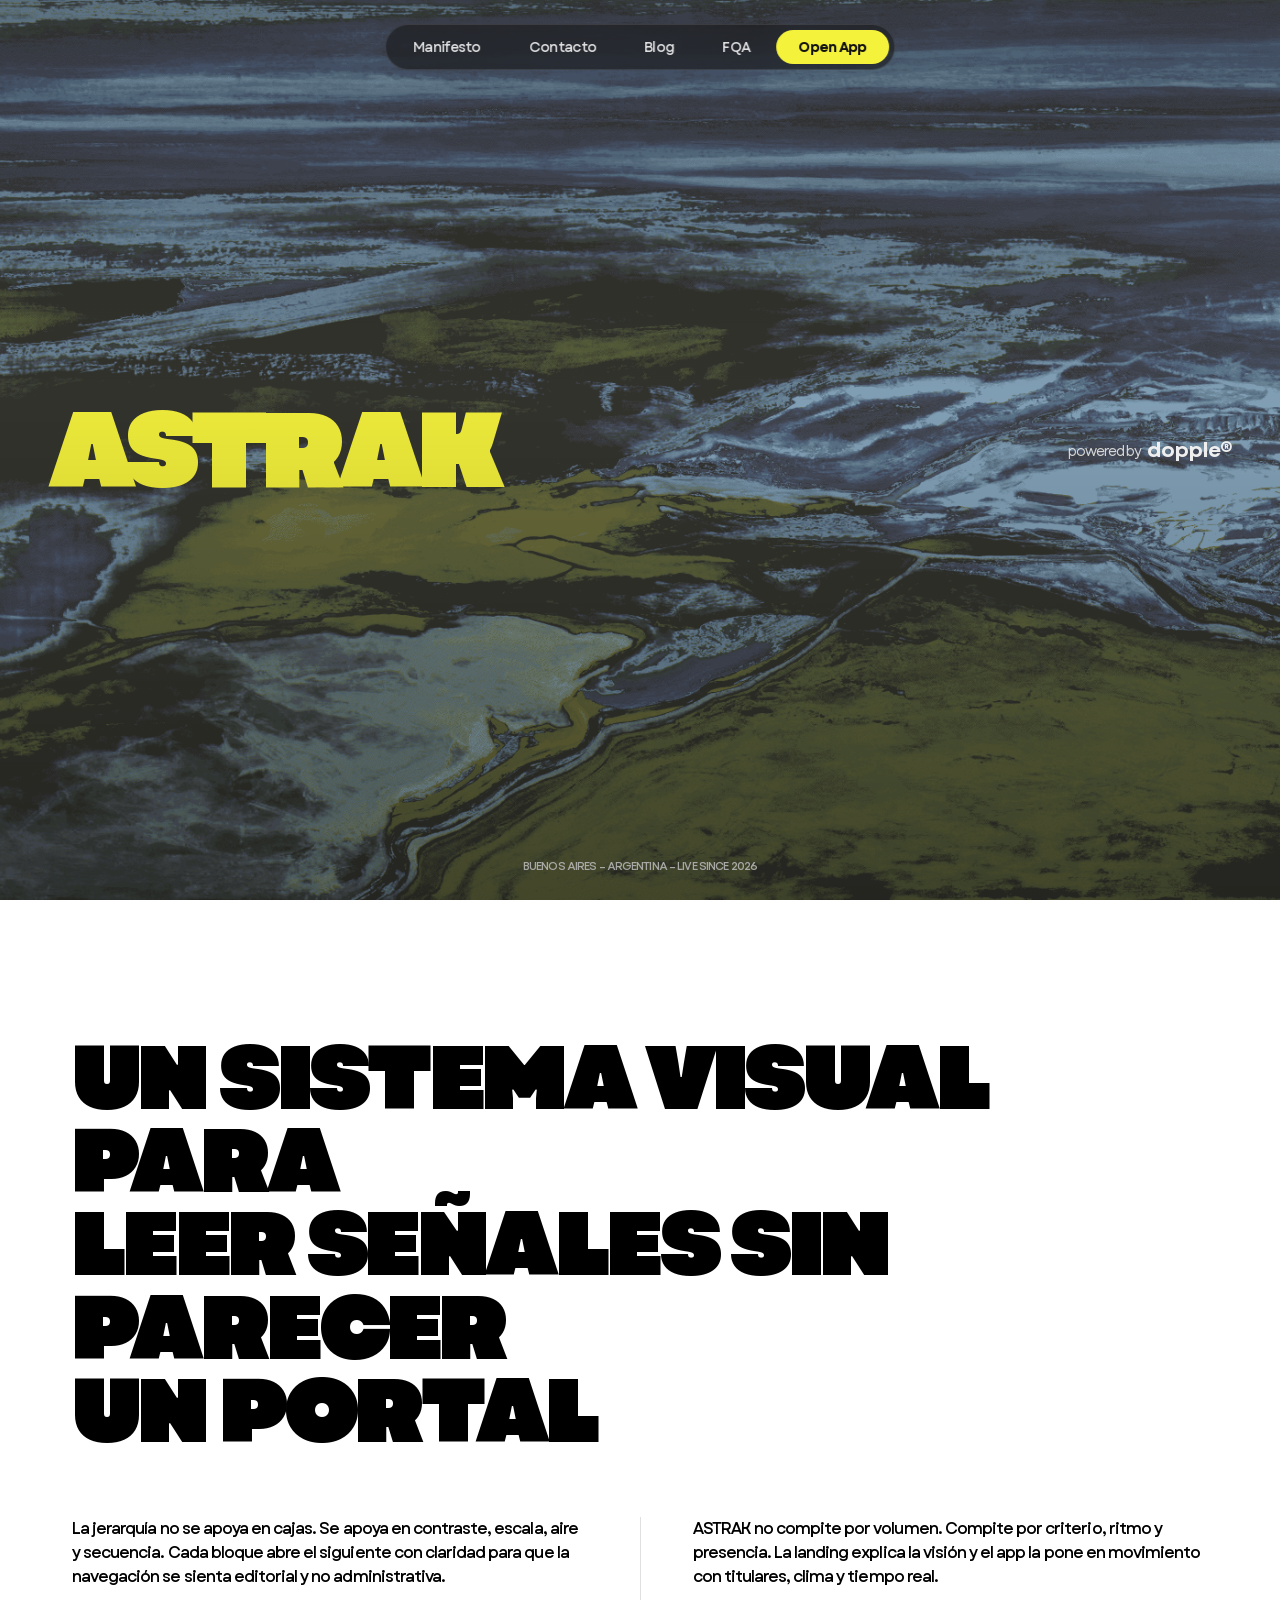
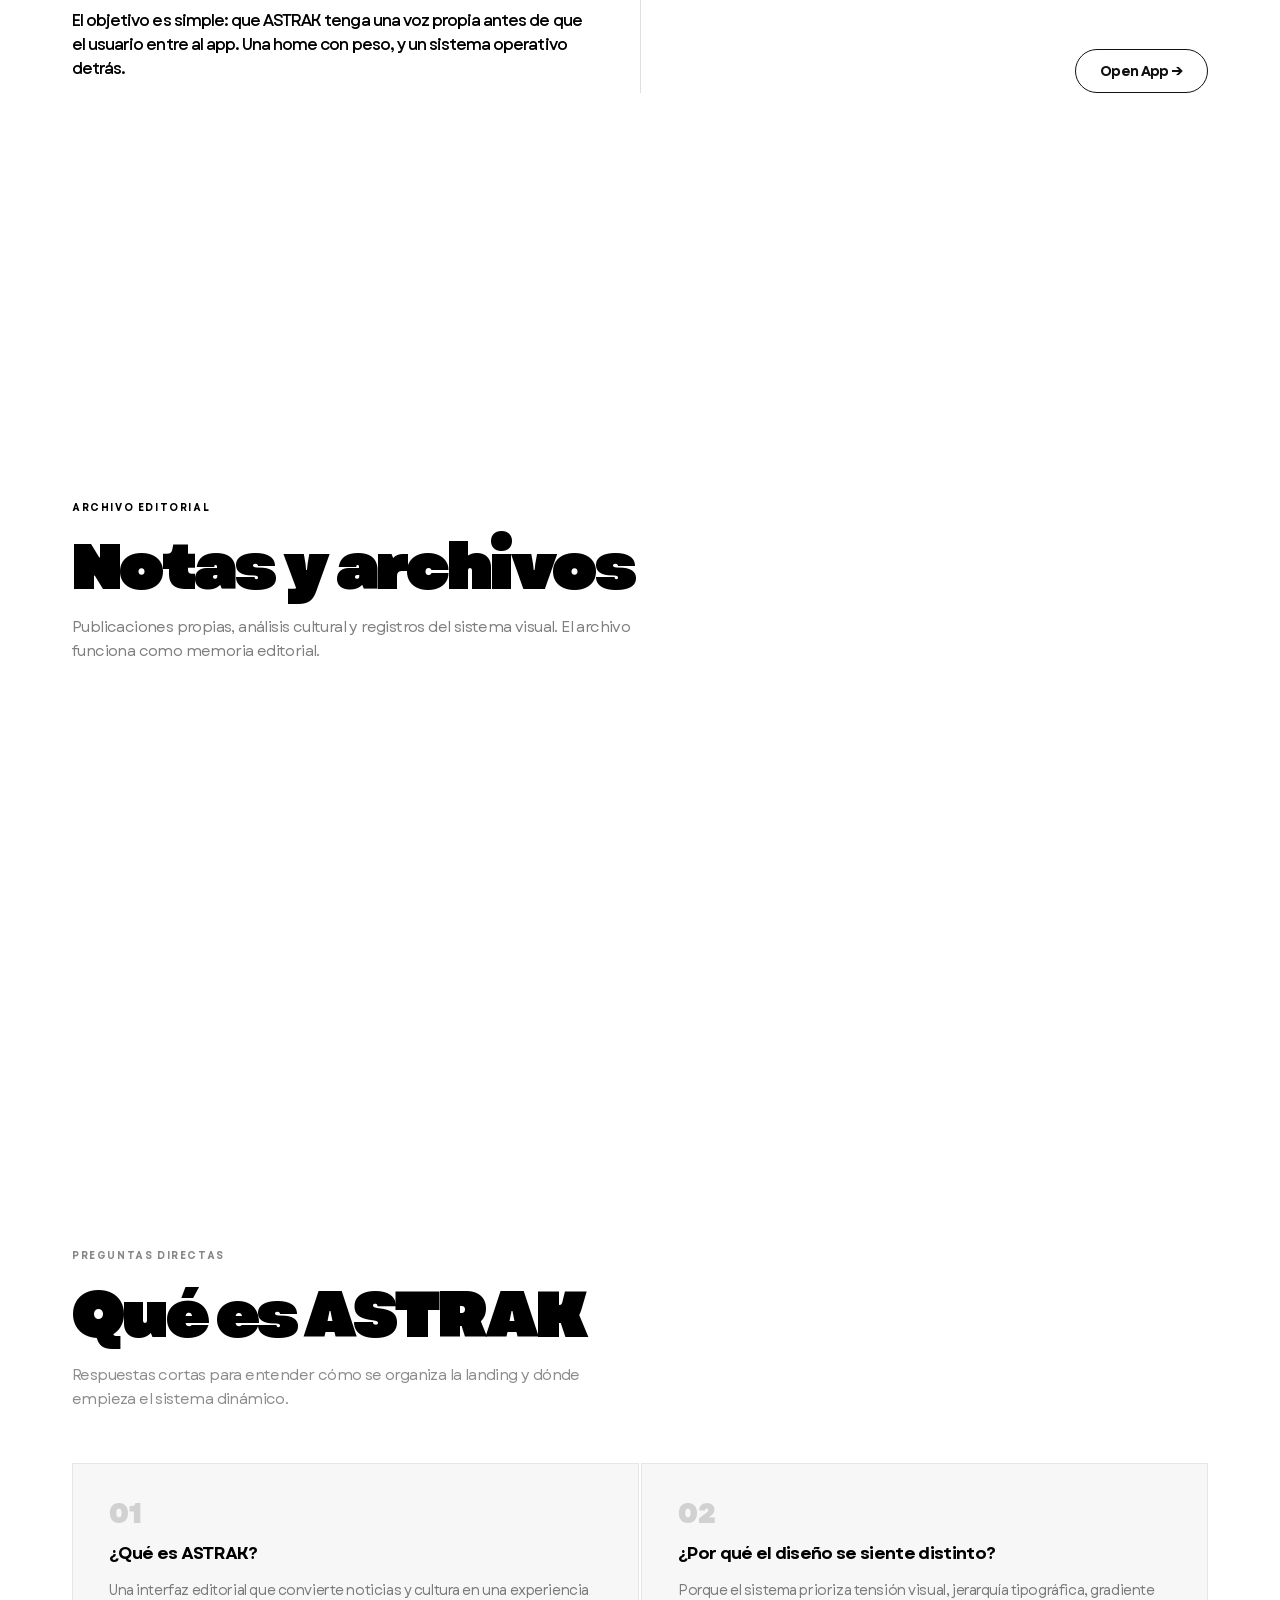
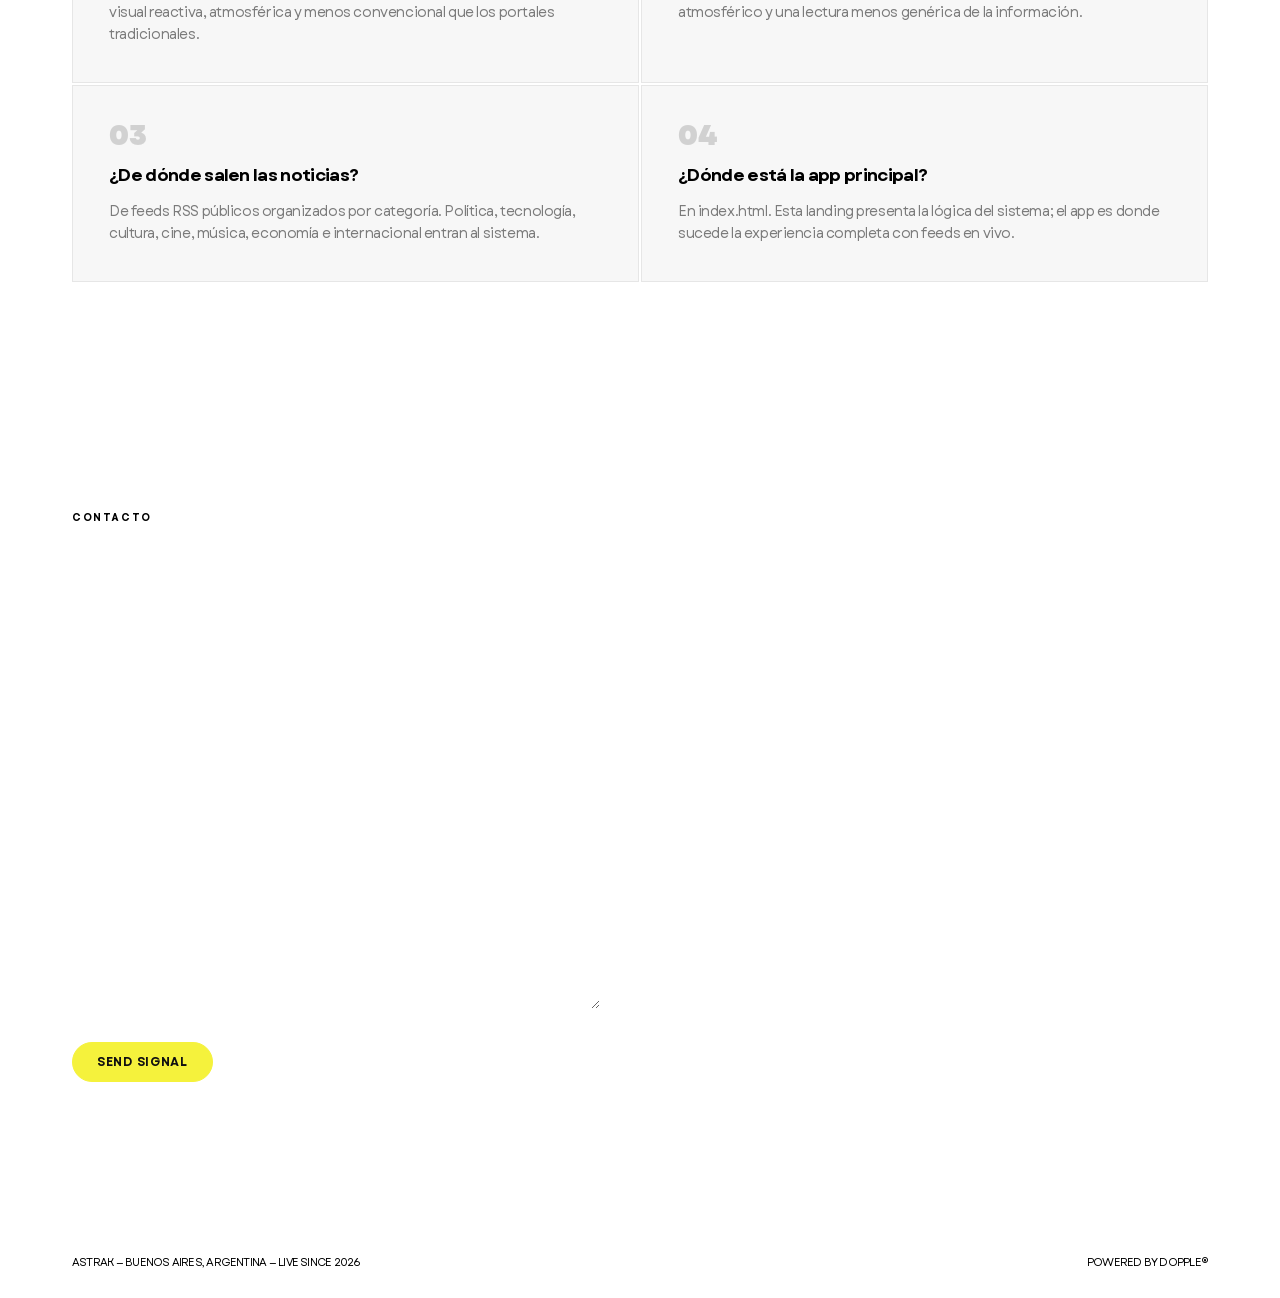
==== commit dd7e4bd3: "fix grid, touch, navbar, s2 borders" ====
--- a/about.html
+++ b/about.html
@@ -24,6 +24,11 @@
       background: #ffffff;
       -webkit-font-smoothing: antialiased;
       overflow-x: hidden;
+    }
+
+    ::selection {
+    background-color: #000000; /* Color de fondo (ej. amarillo) */
+    color: #ffffff;            /* Color del texto (ej. negro) */
     }
 
     a { color: inherit; text-decoration: none; }
@@ -122,8 +127,8 @@
       left: 48px;
       top: 50%;
       transform: translateY(-50%);
-      font-size: 26px;
-      font-weight: 700;
+      font-size: 106px;
+      font-weight: 1000;
       color: var(--accent);
       letter-spacing: -0.07em;
     }
@@ -154,7 +159,7 @@
       color: rgba(255,255,255,0.88);
       font-size: 11px;
       font-weight: 500;
-      letter-spacing: 0.12em;
+      letter-spacing: -0.08em;
       text-transform: uppercase;
       white-space: nowrap;
     }
@@ -519,8 +524,6 @@
       }
 
       /* Ocultar links del medio en mobile, mantener Manifesto y CTA */
-      .navbar a.hide-mobile { display: none; }
-
       .section { padding: 80px 20px 56px; }
 
       .about__headline { font-size: clamp(34px, 11vw, 56px); }
@@ -529,9 +532,7 @@
       .blog-item { grid-template-columns: 40px 1fr; }
       .blog-meta { display: none; }
 
-      .hero-wordmark { display: none; }
-      .hero-powered { display: none; }
-      .hero-footer { font-size: 9px; letter-spacing: 0.08em; }
+      .hero-footer { font-size: 9px; letter-spacing: -0.08em; }
     }
   </style>
 </head>
@@ -548,7 +549,7 @@
 
   <!-- ── HERO sticky ── -->
   <section class="hero" id="hero">
-    <div class="hero-wordmark">astrak</div>
+    <div class="hero-wordmark">ASTRAK</div>
     <div class="hero-powered">
       <span class="by">powered by</span>
       <span class="brand">dopple®</span>
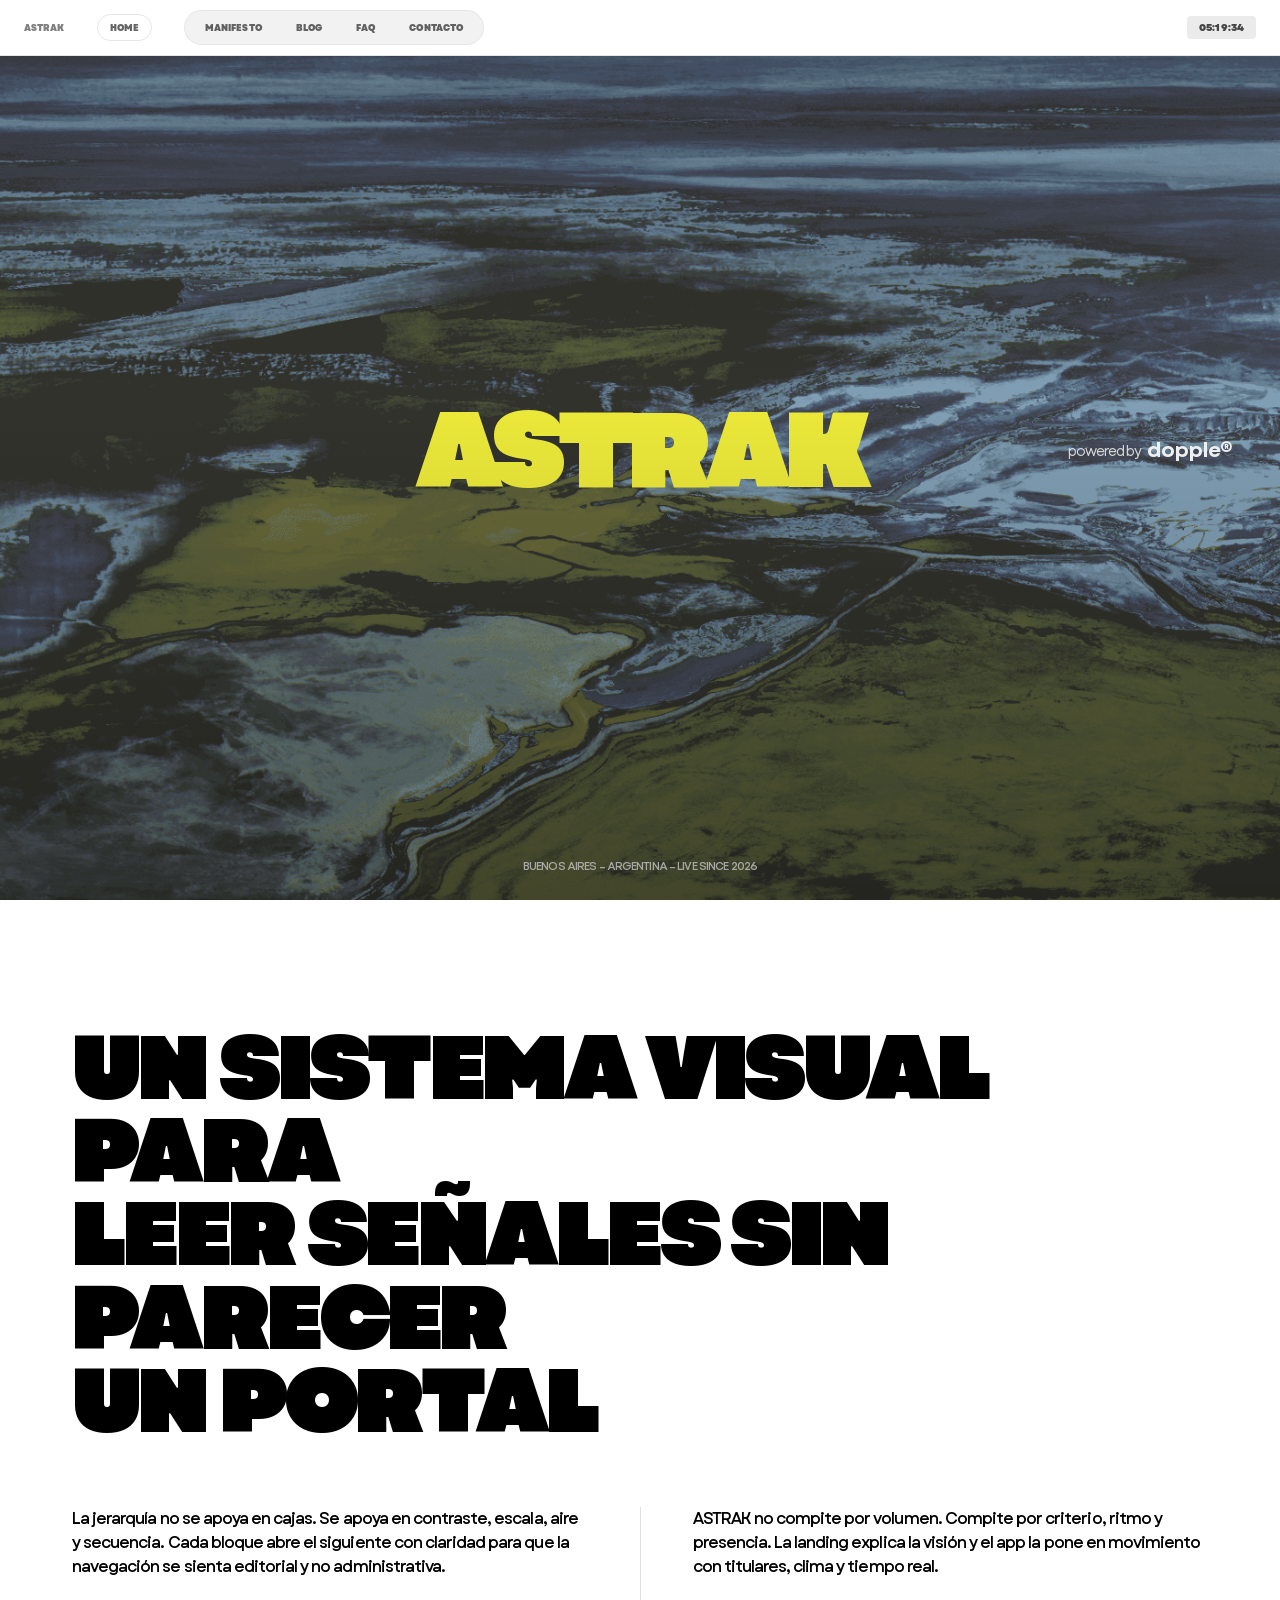
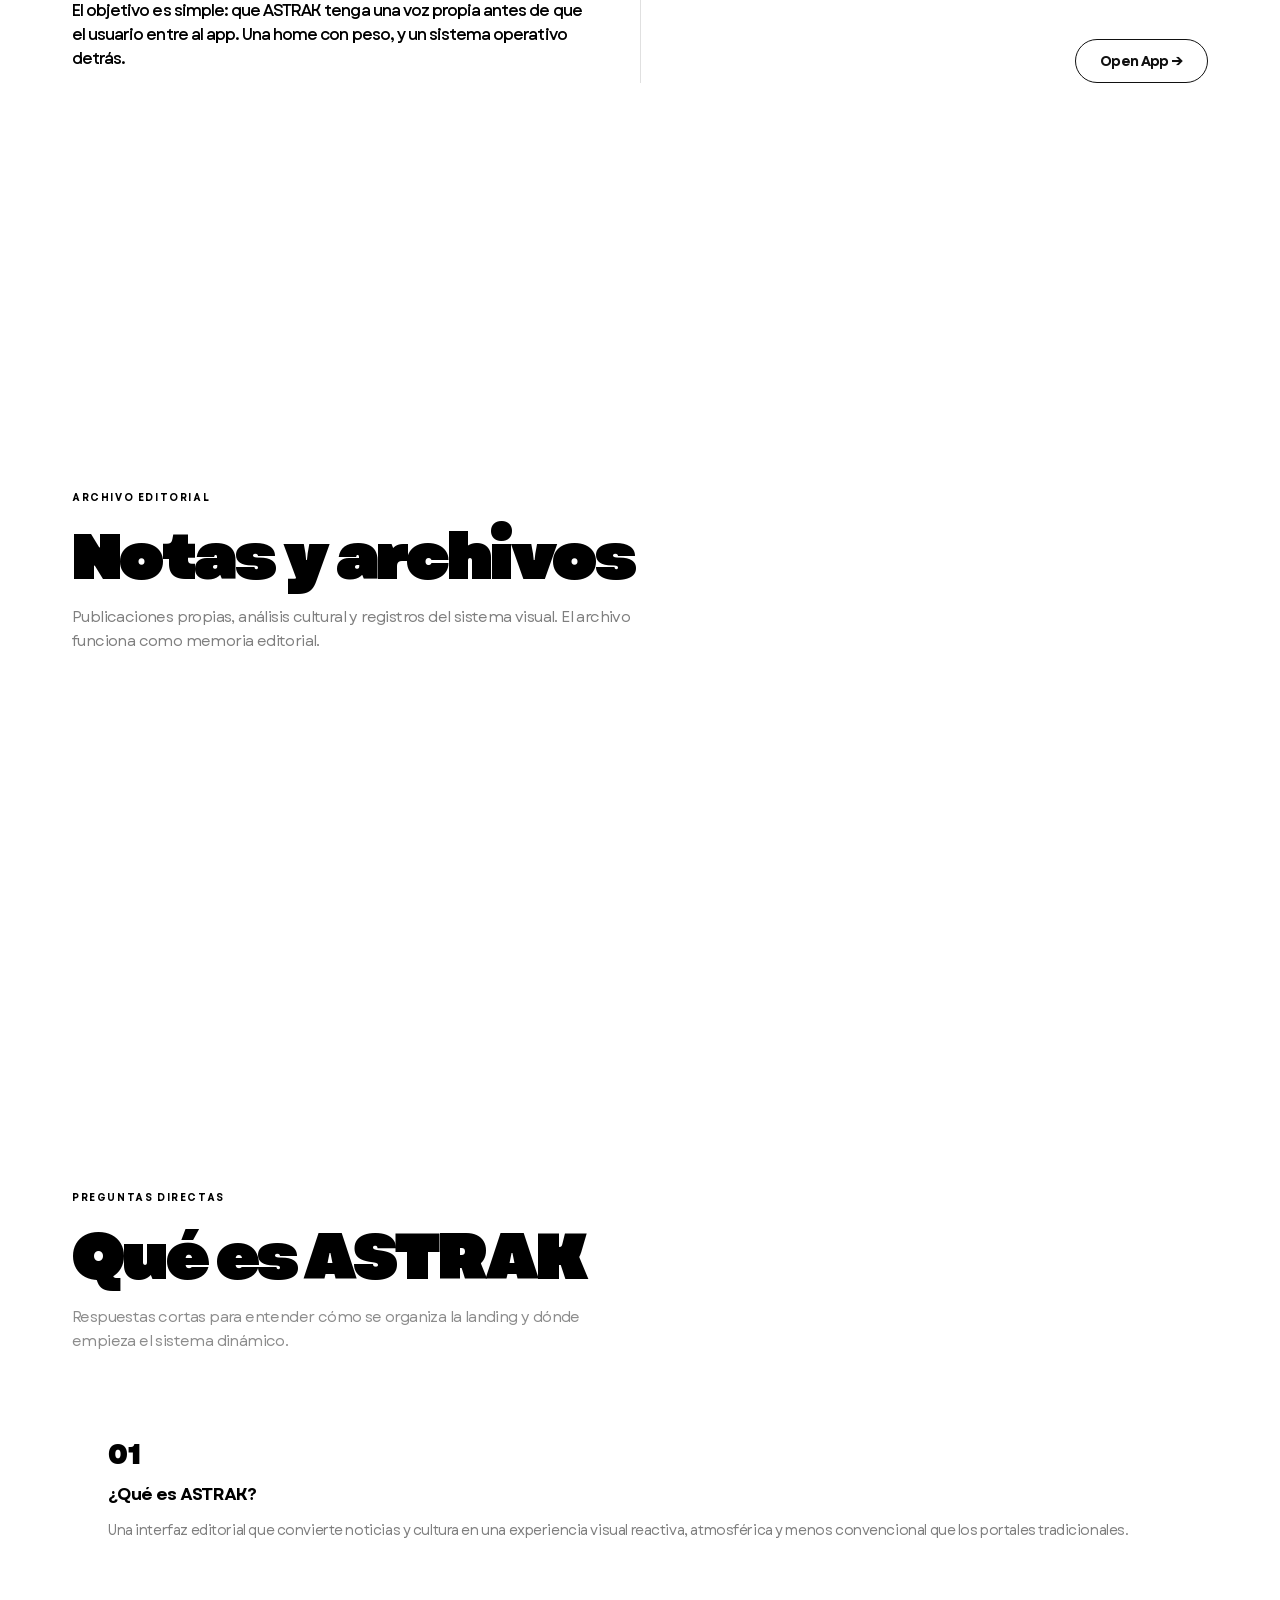
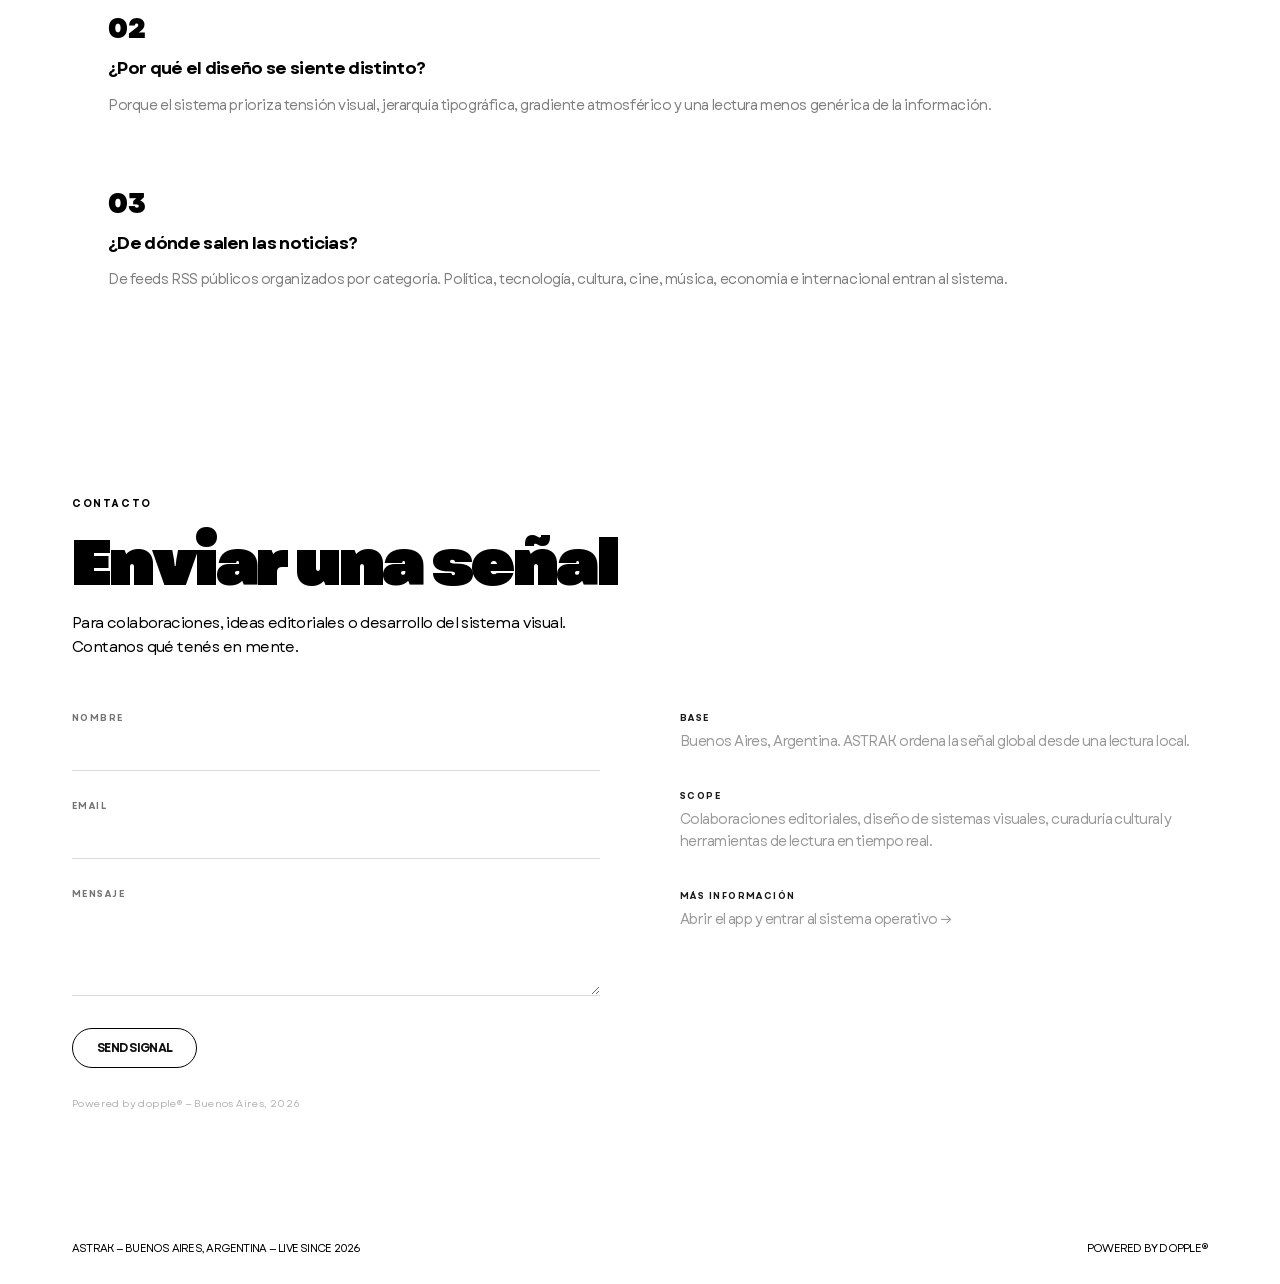
==== commit b3bb03be: "fix grid, touch, navbar, s2 borders" ====
--- a/about.html
+++ b/about.html
@@ -3,7 +3,7 @@
 <head>
   <meta charset="UTF-8" />
   <meta name="viewport" content="width=device-width, initial-scale=1.0" />
-  <link rel="icon" type="image/png" href="img/favicon.png" />
+  <link rel="icon" type="image/svg+xml" href="data:image/svg+xml,%3Csvg%20xmlns%3D%27http%3A//www.w3.org/2000/svg%27%20viewBox%3D%270%200%2064%2064%27%3E%3Crect%20width%3D%2764%27%20height%3D%2764%27%20fill%3D%27white%27/%3E%3Ccircle%20cx%3D%2732%27%20cy%3D%2732%27%20r%3D%2714%27%20fill%3D%27black%27%20opacity%3D%270.9%27/%3E%3C/svg%3E" />
   <title>astrak</title>
   <link rel="stylesheet" href="garet.css" />
   <style>
@@ -38,70 +38,125 @@
     ═══════════════════════════════════════════════ */
     .navbar {
       position: fixed;
-      top: 24px;
-      left: 50%;
-      transform: translateX(-50%);
+      top: 0;
+      left: 0;
+      right: 0;
       z-index: 100;
       display: flex;
       align-items: center;
+      justify-content: space-between;
+      padding: 10px 24px;
+      background: #ffffff;
+      border-bottom: 1px solid rgba(0,0,0,0.10);
+      white-space: nowrap;
+    }
+
+    .navbar-left {
+      display: flex;
+      align-items: center;
+      gap: 32px;
+    }
+
+    .navbar-brand {
+      display: flex;
+      align-items: center;
+      gap: 12px;
+      cursor: pointer;
+      text-decoration: none;
+    }
+
+    .navbar-logo svg { display: block; }
+
+    .navbar-version {
+      font-size: 9px;
+      font-weight: 900;
+      letter-spacing: 0.01em;
+      text-transform: uppercase;
+      color: rgba(0,0,0,0.5);
+    }
+
+    .navbar-links {
+      display: flex;
+      align-items: center;
       gap: 4px;
+    }
+
+    .navbar-links a {
+      display: inline-flex;
+      align-items: center;
+      padding: 6px 12px;
       border-radius: 999px;
-      padding: 5px 5px;
-      /* fondo sutil siempre visible para legibilidad */
-      background: rgba(20, 20, 20, 0.55);
-      backdrop-filter: blur(18px);
-      -webkit-backdrop-filter: blur(18px);
-      border: 1px solid rgba(255,255,255,0.10);
-      transition: background 0.4s ease, border-color 0.4s ease;
-      white-space: nowrap;
-    }
-
-    /* sobre sección clara */
-    .navbar.on-light {
-      background: rgba(230, 228, 220, 0.75);
-      border-color: rgba(0,0,0,0.08);
-    }
-
-    .navbar a {
+      border: 1px solid rgba(0,0,0,0.10);
+      font-size: 9px;
+      font-weight: 900;
+      letter-spacing: 0.01em;
+      text-transform: uppercase;
+      color: rgba(0,0,0,0.6);
       text-decoration: none;
-      color: rgba(255,255,255,0.85);
-      font-size: 14px;
-      font-weight: 500;
-      letter-spacing: -0.05em;
-      padding: 7px 22px;
+      transition: background 0.15s ease, color 0.15s ease;
+    }
+
+    .navbar-links a:hover { background: rgba(0,0,0,0.05); color: #000; }
+    .navbar-links a.active { background: #000; color: #fff; border-color: #000; }
+
+    .navbar-time {
+      font-size: 10px;
+      font-weight: 900;
+      letter-spacing: 0.01em;
+      text-transform: uppercase;
+      color: rgba(0,0,0,0.70);
+      background: rgba(0,0,0,0.08);
+      padding: 4px 12px;
+      border-radius: 4px;
+    }
+
+    .navbar-sections {
+      display: flex;
+      align-items: center;
+      gap: 2px;
+      background: rgba(0,0,0,0.05);
+      padding: 4px;
       border-radius: 999px;
-      transition: background 0.2s ease, color 0.2s ease;
-      cursor: pointer;
-    }
-
-    .navbar.on-light a { color: rgba(0,0,0,0.75); }
-
-    .navbar a.active {
-      background: #fff;
-      color: #111;
-    }
-
-    .navbar.on-light a.active {
-      background: #111;
-      color: #fff;
-    }
-
-    .navbar a.cta {
-      background: var(--accent);
-      color: #111;
-      font-weight: 700;
-      padding: 7px 22px;
-    }
-
-    .navbar a.cta:hover { background: #c8ec2e; }
-    .navbar.on-light a.cta { background: var(--accent); color: #111; }
+      border: 1px solid rgba(0,0,0,0.05);
+    }
+
+    .navbar-sections a {
+      display: inline-flex;
+      align-items: center;
+      padding: 6px 16px;
+      border-radius: 999px;
+      font-size: 9px;
+      font-weight: 900;
+      letter-spacing: 0.01em;
+      text-transform: uppercase;
+      color: rgba(0,0,0,0.6);
+      text-decoration: none;
+      border: none;
+      transition: background 0.15s ease, color 0.15s ease;
+    }
+
+    .navbar-sections a:hover { background: rgba(0,0,0,0.08); color: #000; }
+    .navbar-sections a.active { background: #000; color: #fff; }
+
+    @media (max-width: 900px) { .navbar-sections { display: none; } }
+
+    @media (max-width: 600px) {
+      .navbar { padding: 8px 16px; }
+      .navbar-version { display: none; }
+    }
 
     /* ═══════════════════════════════════════════════
        HERO — sticky bajo todo lo que sube
     ═══════════════════════════════════════════════ */
+    .hero-spacer {
+      width: 100%;
+      height: 100vh;
+    }
+
     .hero {
-      position: sticky;
+      position: fixed;
       top: 0;
+      left: 0;
       width: 100vw;
       height: 100vh;
       background-image: url('./img/bg.png');
@@ -124,9 +179,9 @@
 
     .hero-wordmark {
       position: absolute;
-      left: 48px;
+      left: 50%;
       top: 50%;
-      transform: translateY(-50%);
+      transform: translate(-50%, -50%);
       font-size: 106px;
       font-weight: 1000;
       color: var(--accent);
@@ -175,7 +230,7 @@
       display: flex;
       flex-direction: column;
       justify-content: center;
-      padding: 110px 72px 80px;
+      padding: 90px 72px 80px;
     }
 
     .section-inner {
@@ -336,11 +391,11 @@
     .faq { background: var(--bg-about); }
     .faq .section-heading { color: var(--text-dark); }
     .faq .section-sub { color: rgba(0,0,0,0.45); }
-    .faq .section-label { color: #888; }
+    .faq .section-label { color: #000000; }
 
     .faq-grid {
       display: grid;
-      grid-template-columns: repeat(2, 1fr);
+      grid-template-columns: repeat(1, 1fr);
       gap: 2px;
     }
 
@@ -349,18 +404,14 @@
       flex-direction: column;
       gap: 14px;
       padding: 36px;
-      background: rgba(0,0,0,0.03);
-      border: 1px solid rgba(0,0,0,0.07);
+      background: rgb(255, 255, 255);
       transition: background 0.2s ease;
     }
-
-    .faq-item:hover { background: rgba(0,0,0,0.06); }
 
     .faq-number {
       font-size: 28px;
       font-weight: 900;
       color: var(--text-dark);
-      opacity: 0.15;
       line-height: 1;
     }
 
@@ -381,8 +432,8 @@
 
     /* ── CONTACT ── */
     .contact { background: var(--bg-dark); min-height: auto; padding-bottom: 100px; }
-    .contact .section-heading { color: #fff; }
-    .contact .section-sub { color: rgb(255, 255, 255); }
+    .contact .section-heading { color: #000000; }
+    .contact .section-sub { color: rgb(0, 0, 0); }
 
     .contact-grid {
       display: grid;
@@ -400,48 +451,48 @@
       font-weight: 700;
       letter-spacing: 0.16em;
       text-transform: uppercase;
-      color: rgba(255,255,255,0.55);
+      color: rgba(0, 0, 0, 0.55);
     }
 
     .input, .textarea {
       padding: 10px 0;
       border: none;
-      border-bottom: 1px solid rgba(255,255,255,0.15);
+      border-bottom: 1px solid rgba(0, 0, 0, 0.15);
       background: transparent;
       font-family: 'Garet', sans-serif;
       font-size: 14px;
-      color: #fff;
+      color: #000000;
       letter-spacing: -0.04em;
       transition: border-color 0.3s ease;
     }
 
     .input::placeholder, .textarea::placeholder { color: rgba(255,255,255,0.2); }
-    .input:focus, .textarea:focus { outline: none; border-color: var(--accent); }
+    .input:focus, .textarea:focus { outline: none; border-color: var(--text-dark); }
 
     .textarea { min-height: 90px; resize: vertical; }
 
     .submit-btn {
       align-self: flex-start;
       padding: 10px 24px;
-      border: 1.5px solid var(--accent);
+      border: 1.5px solid var(--text-dark);
       border-radius: 999px;
-      background: var(--accent);
+      background: var(--bg-about);
       color: #111;
       font-family: 'Garet', sans-serif;
       font-size: 12px;
       font-weight: 700;
-      letter-spacing: 0.06em;
+      letter-spacing: -0.06em;
       text-transform: uppercase;
       cursor: pointer;
       transition: background 0.2s ease, color 0.2s ease;
       margin-top: 4px;
     }
 
-    .submit-btn:hover { background: transparent; color: var(--accent); }
+    .submit-btn:hover { background: var(--text-dark); color: var(--bg-dark); }
 
     .status-msg {
       font-size: 10px;
-      color: rgba(255,255,255,0.3);
+      color: rgba(0, 0, 0, 0.3);
       letter-spacing: 0.04em;
     }
 
@@ -454,17 +505,17 @@
       font-weight: 700;
       letter-spacing: 0.16em;
       text-transform: uppercase;
-      color: rgba(255,255,255,0.9);
+      color: rgba(0, 0, 0, 0.9);
     }
 
     .contact-note p, .contact-note a {
       font-size: 14px;
       line-height: 1.6;
-      color: rgba(255,255,255,0.4);
+      color: rgba(0, 0, 0, 0.4);
       letter-spacing: -0.04em;
     }
 
-    .contact-note a:hover { color: var(--accent); }
+    .contact-note a:hover { color: var(--text-dark); }
 
     /* ── FOOTER BAR ── */
     .site-footer {
@@ -501,7 +552,7 @@
       .contact-grid { grid-template-columns: 1fr; gap: 48px; }
       .faq-grid { grid-template-columns: 1fr; }
 
-      .hero-wordmark { left: 24px; font-size: 20px; }
+      .hero-wordmark { left: 50%; transform: translate(-50%, -50%); font-size: 56px; white-space: nowrap; }
       .hero-powered { right: 24px; font-size: 12px; }
       .hero-powered .brand { font-size: 16px; }
 
@@ -540,14 +591,27 @@
 
   <!-- ── NAVBAR FIJO ── -->
   <nav class="navbar" id="navbar">
-    <a href="#" id="link-manifesto" onclick="scrollToSection('about'); return false;">Manifesto</a>
-    <a href="#" class="hide-mobile" onclick="scrollToSection('contact'); return false;">Contacto</a>
-    <a href="#" class="hide-mobile" onclick="scrollToSection('blog'); return false;">Blog</a>
-    <a href="#" class="hide-mobile" onclick="scrollToSection('faq'); return false;">FQA</a>
-    <a href="index.html" class="cta">Open App</a>
+    <div class="navbar-left">
+      <a href="#" class="navbar-brand">
+            <span class="navbar-version">ASTRAK</span>
+      </a>
+      <div class="navbar-links">
+        <a href="index.html">Home</a>
+      </div>
+      <nav class="navbar-sections">
+        <a href="#" onclick="scrollToSection('about'); return false;">Manifesto</a>
+        <a href="#" onclick="scrollToSection('blog'); return false;">Blog</a>
+        <a href="#" onclick="scrollToSection('faq'); return false;">FAQ</a>
+        <a href="#" onclick="scrollToSection('contact'); return false;">Contacto</a>
+      </nav>
+    </div>
+    <div class="navbar-time" id="navbar-time">--:--:--</div>
   </nav>
 
-  <!-- ── HERO sticky ── -->
+  <!-- ── HERO spacer (ocupa el lugar del hero fixed) ── -->
+  <div class="hero-spacer"></div>
+
+  <!-- ── HERO fixed ── -->
   <section class="hero" id="hero">
     <div class="hero-wordmark">ASTRAK</div>
     <div class="hero-powered">
@@ -612,11 +676,6 @@
           <div class="faq-number">03</div>
           <h3 class="faq-question">¿De dónde salen las noticias?</h3>
           <p class="faq-answer">De feeds RSS públicos organizados por categoría. Política, tecnología, cultura, cine, música, economía e internacional entran al sistema.</p>
-        </article>
-        <article class="faq-item">
-          <div class="faq-number">04</div>
-          <h3 class="faq-question">¿Dónde está la app principal?</h3>
-          <p class="faq-answer">En index.html. Esta landing presenta la lógica del sistema; el app es donde sucede la experiencia completa con feeds en vivo.</p>
         </article>
       </div>
     </div>
@@ -676,47 +735,16 @@
       if (el) el.scrollIntoView({ behavior: 'smooth' });
     }
 
-    /* ── Navbar: detectar sección activa ── */
-    const navbar        = document.getElementById('navbar');
-    const linkManifesto = document.getElementById('link-manifesto');
-
-    const sections = [
-      { id: 'about',   light: true  },
-      { id: 'blog',    light: false },
-      { id: 'faq',     light: true  },
-      { id: 'contact', light: false },
-    ];
-
-    function onScroll() {
-      const scrollY   = window.scrollY;
-      const winH      = window.innerHeight;
-      const heroEl    = document.getElementById('hero');
-      const heroBot   = heroEl.offsetTop + heroEl.offsetHeight;
-
-      // ¿Estamos fuera del hero?
-      const pastHero = scrollY + 80 >= heroBot;
-
-      // Encontrar sección activa
-      let activeSec = null;
-      let isLight = false;
-      for (const s of sections) {
-        const el = document.getElementById(s.id);
-        if (!el) continue;
-        if (scrollY + 80 >= el.offsetTop) {
-          activeSec = s.id;
-          isLight   = s.light;
-        }
-      }
-
-      // Pill activa
-      linkManifesto.classList.toggle('active', pastHero);
-
-      // Tono del navbar
-      navbar.classList.toggle('on-light', pastHero && isLight);
-    }
-
-    window.addEventListener('scroll', onScroll, { passive: true });
-    onScroll();
+    /* ── Reloj ── */
+    function updateClock() {
+      const now = new Date();
+      const hh = String(now.getHours()).padStart(2, '0');
+      const mm = String(now.getMinutes()).padStart(2, '0');
+      const ss = String(now.getSeconds()).padStart(2, '0');
+      document.getElementById('navbar-time').textContent = `${hh}:${mm}:${ss}`;
+    }
+    updateClock();
+    setInterval(updateClock, 1000);
 
     /* ── Formulario de contacto ── */
     const uplinkForm = document.getElementById('uplink-form');
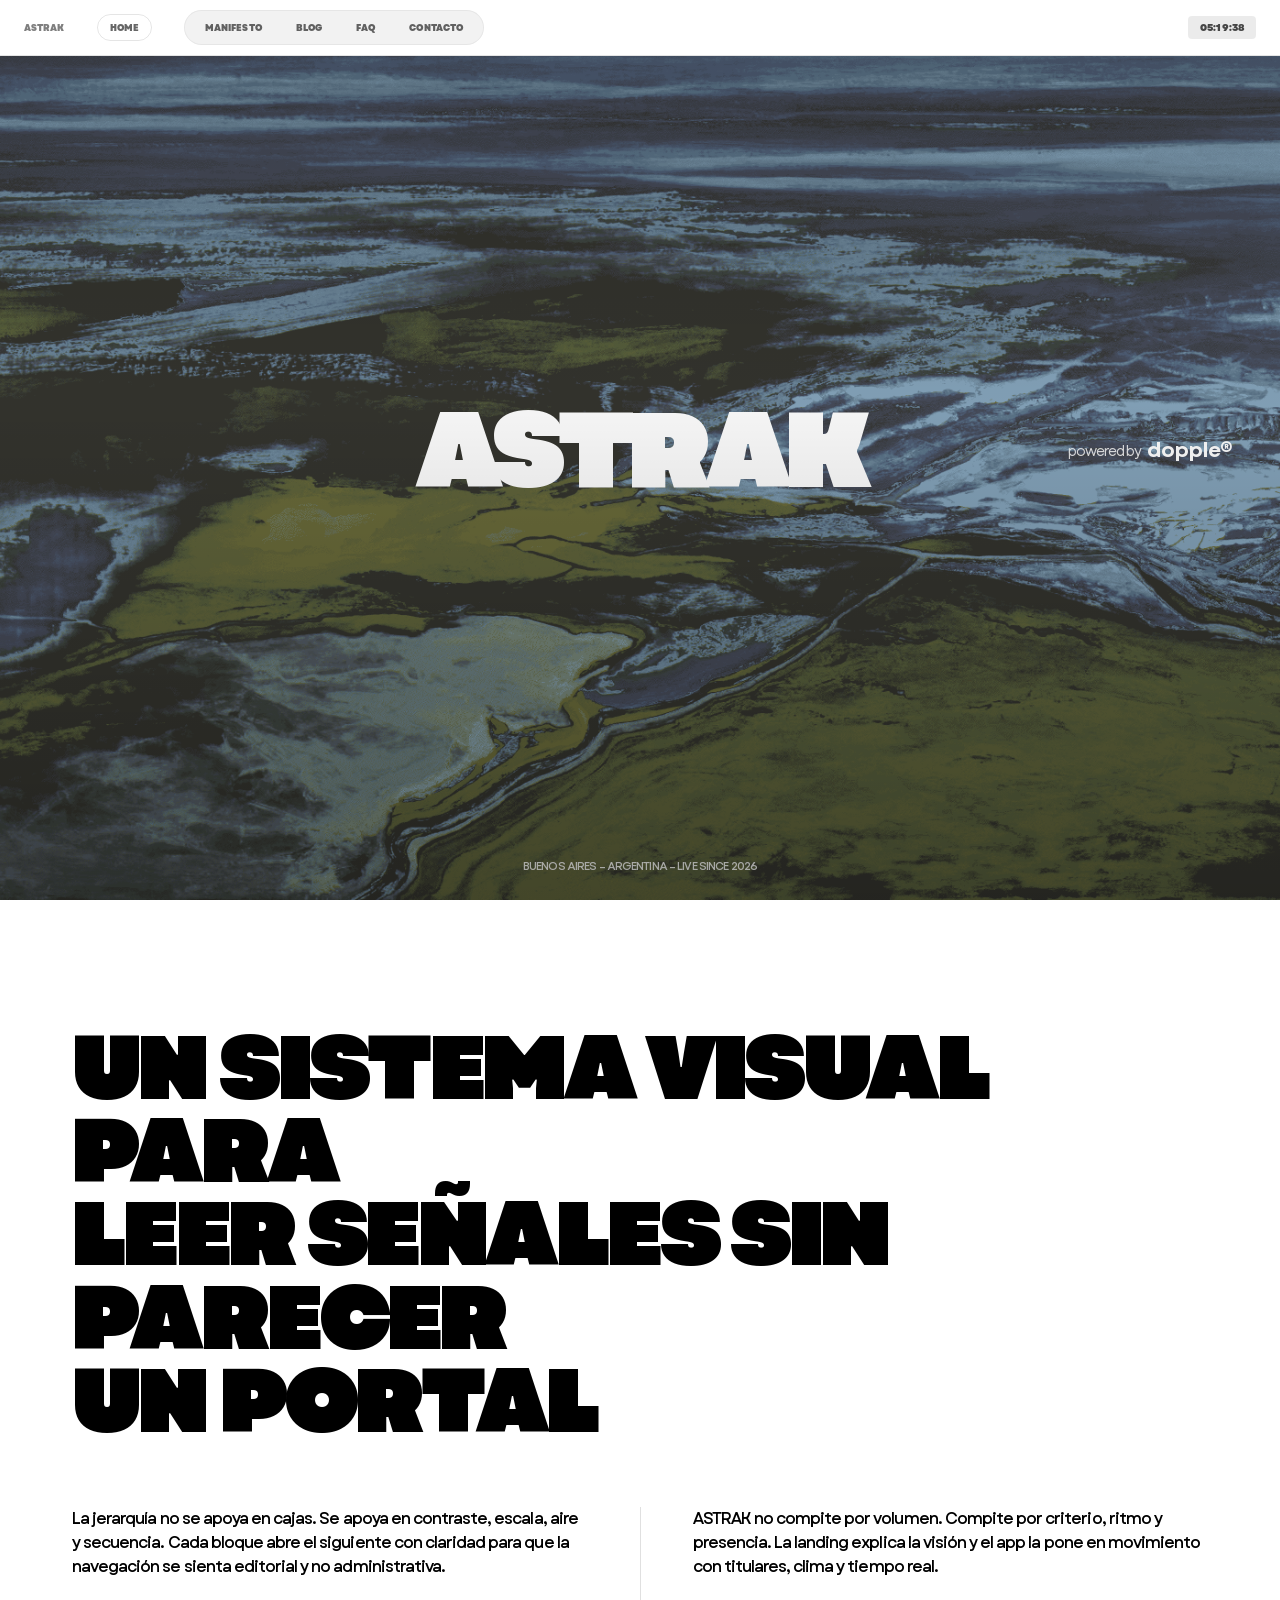
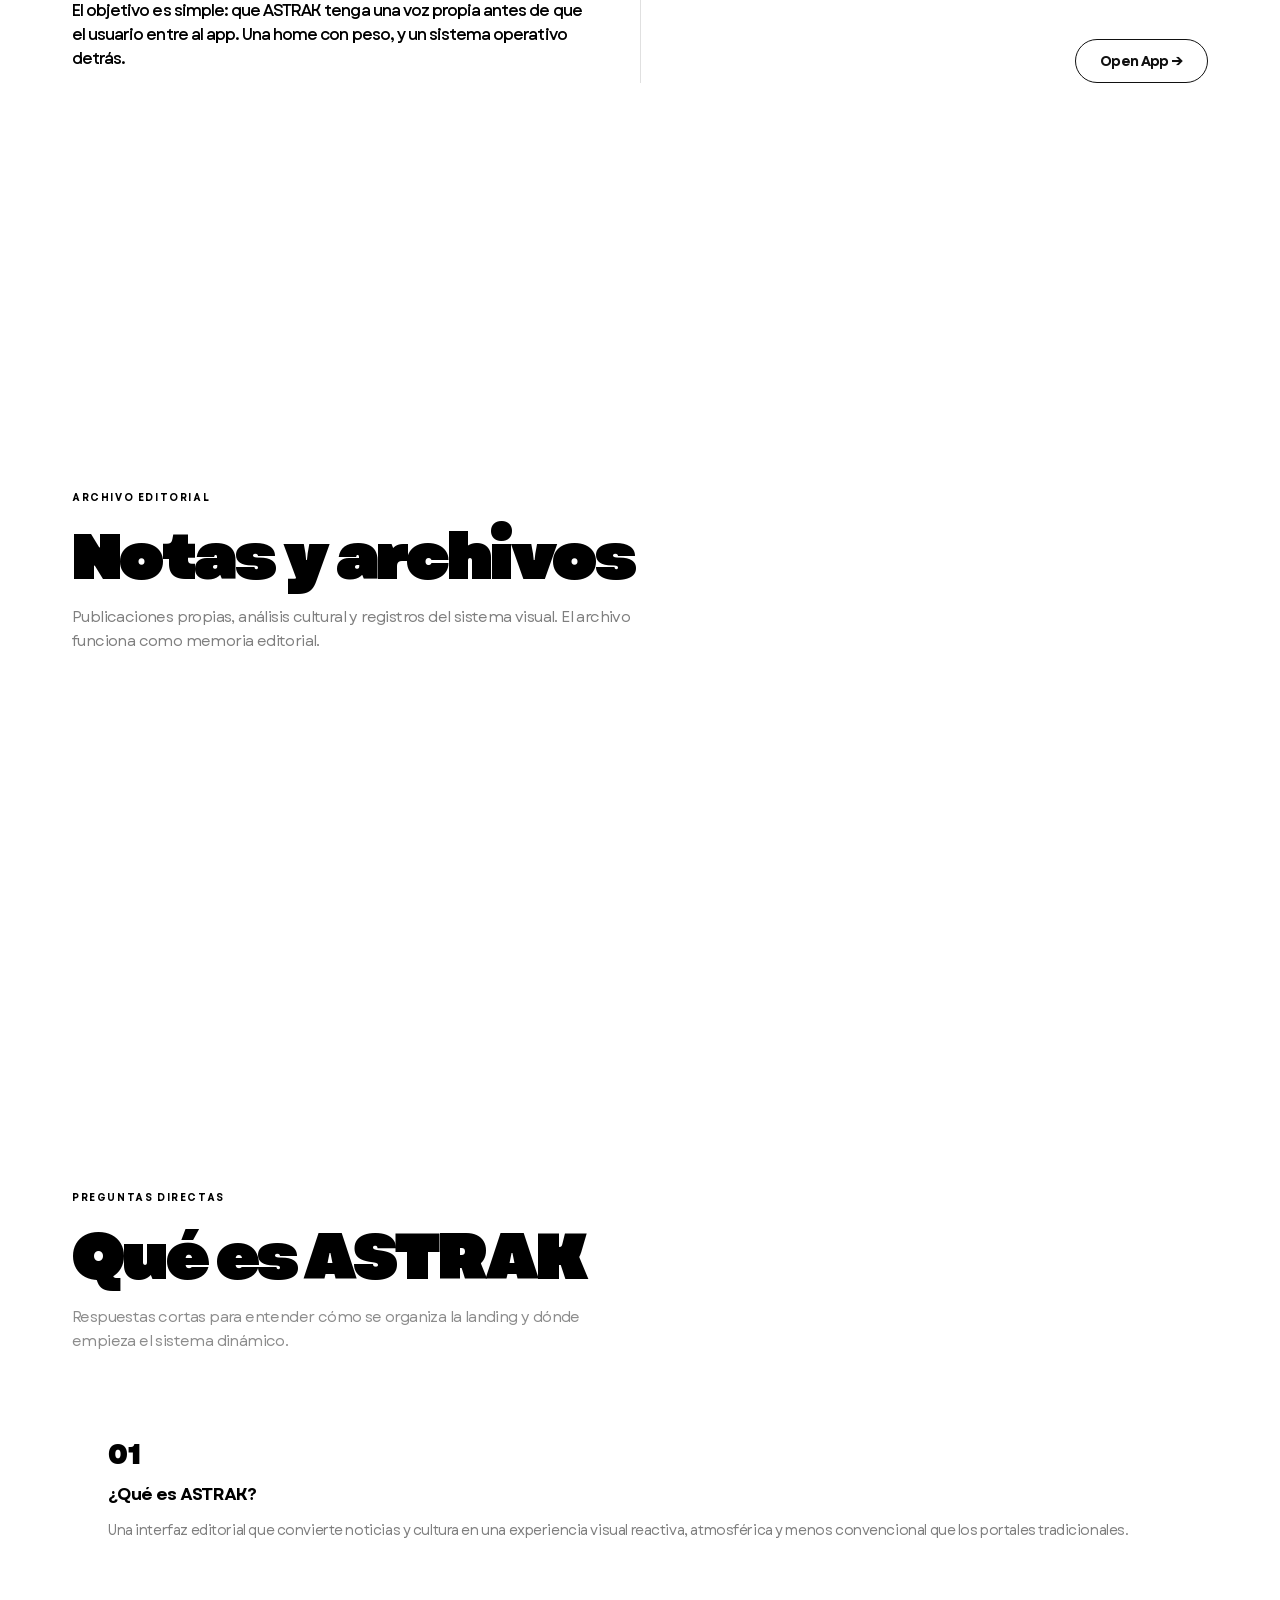
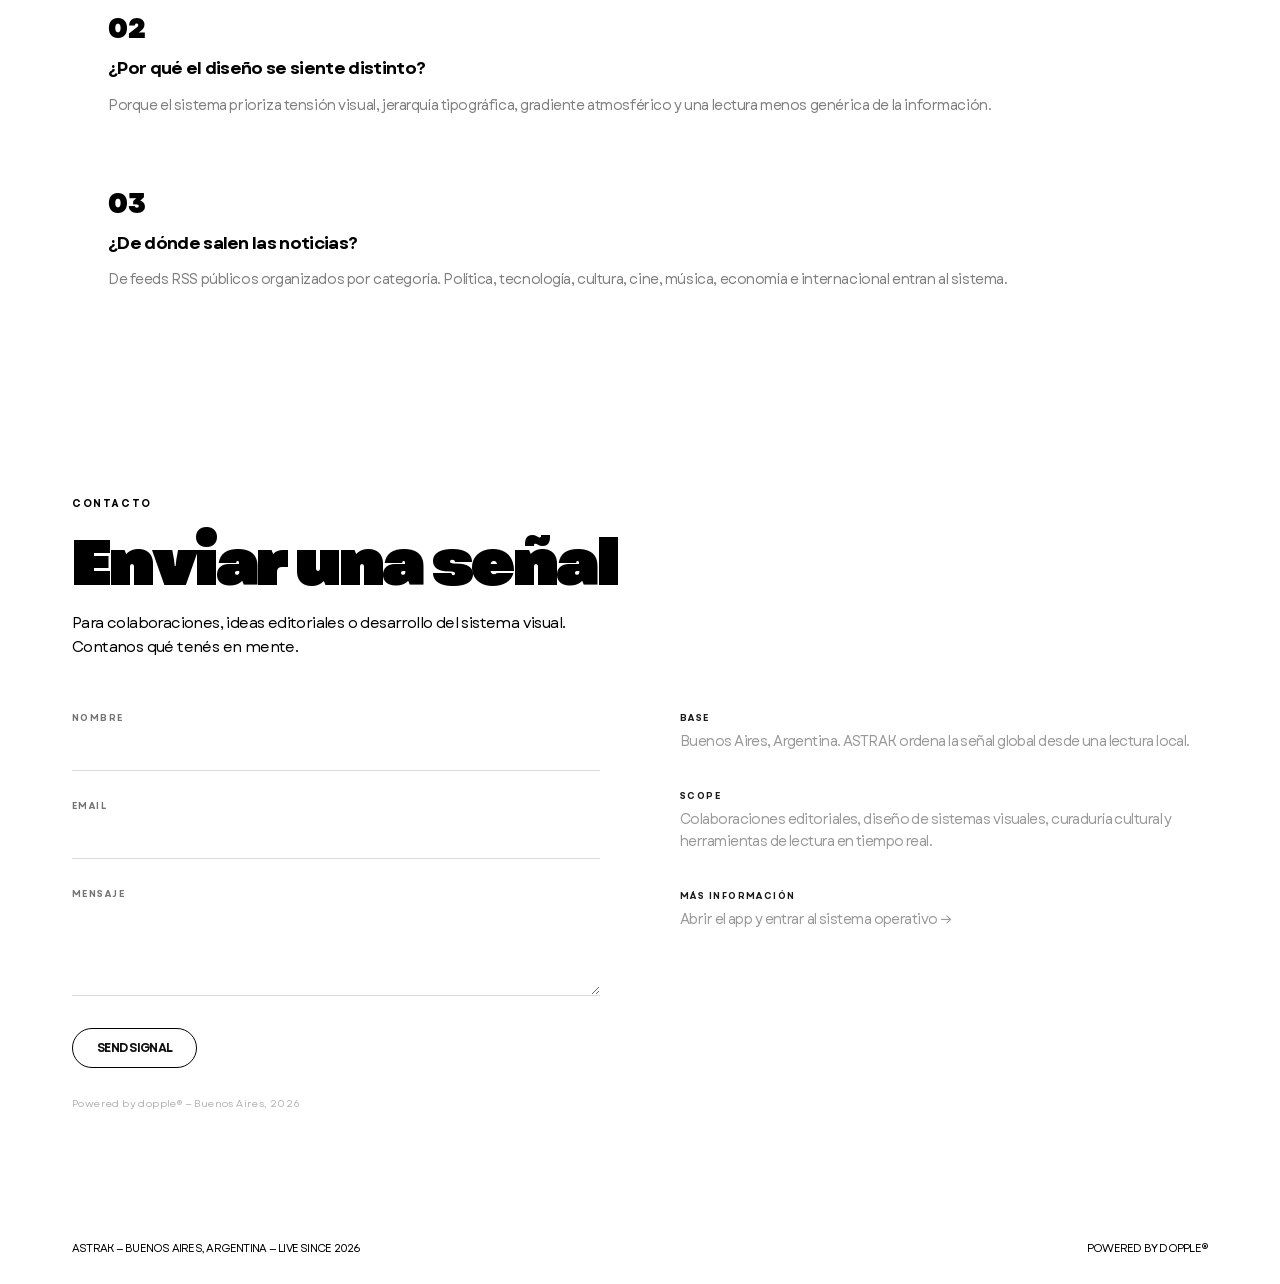
==== commit b890678c: "fix grid, touch, navbar, s2 borders" ====
--- a/about.html
+++ b/about.html
@@ -8,7 +8,7 @@
   <link rel="stylesheet" href="garet.css" />
   <style>
     :root {
-      --accent: #f5f23c;
+      --accent: #ffffff;
       --bg-about: #ffffff;
       --bg-dark: #ffffff;
       --text-dark: #000000;
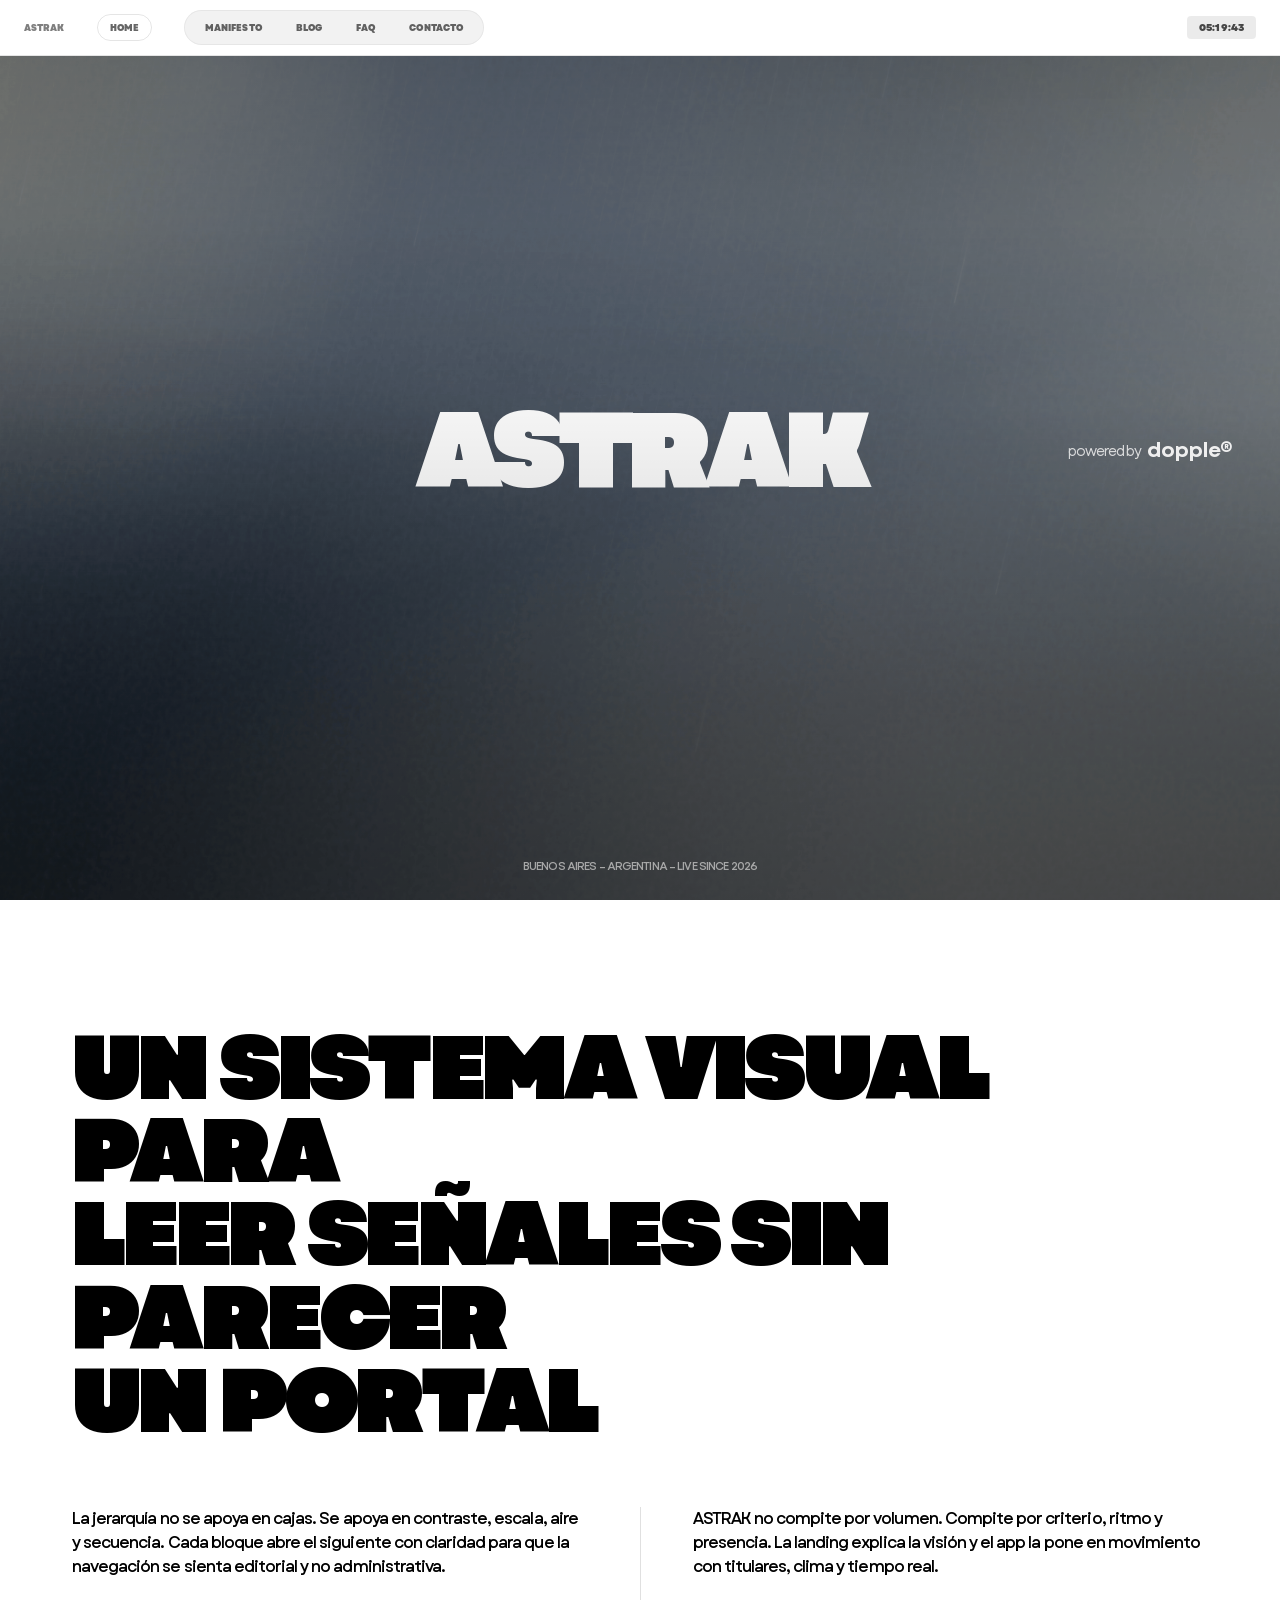
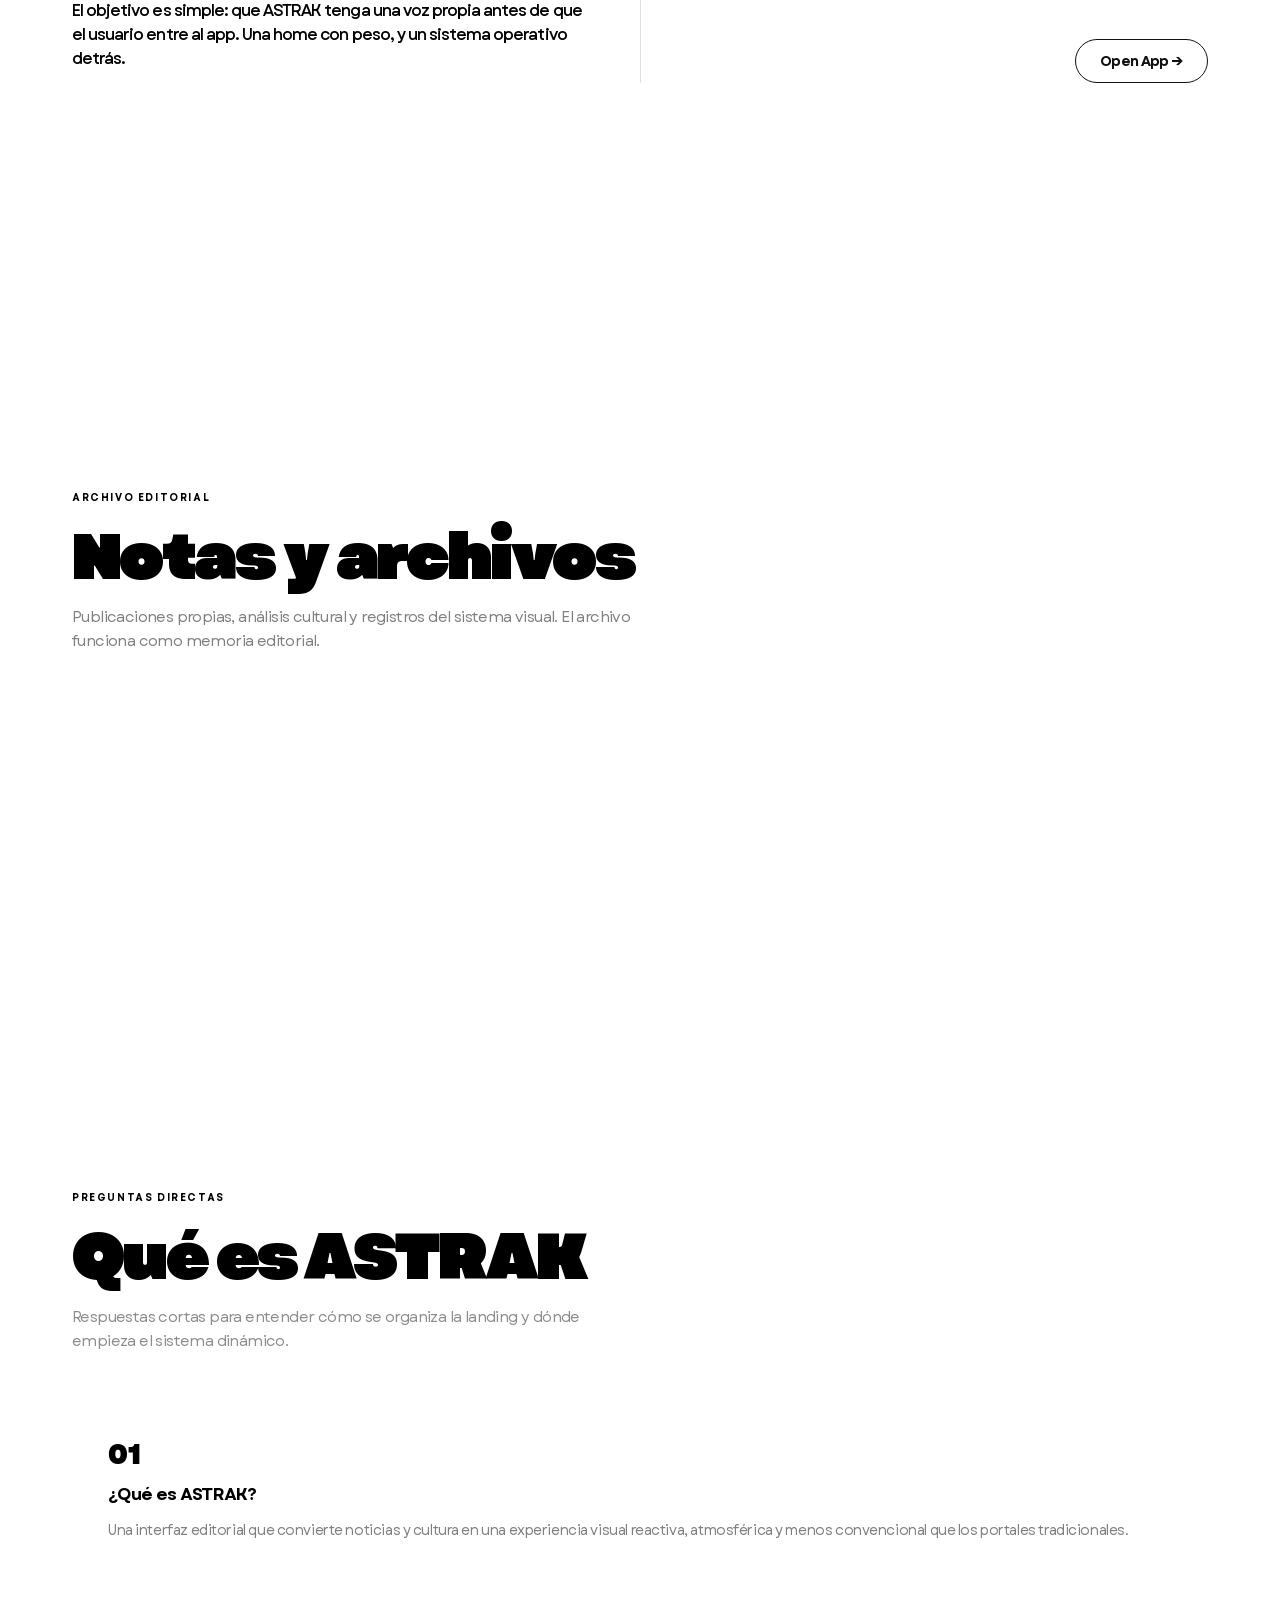
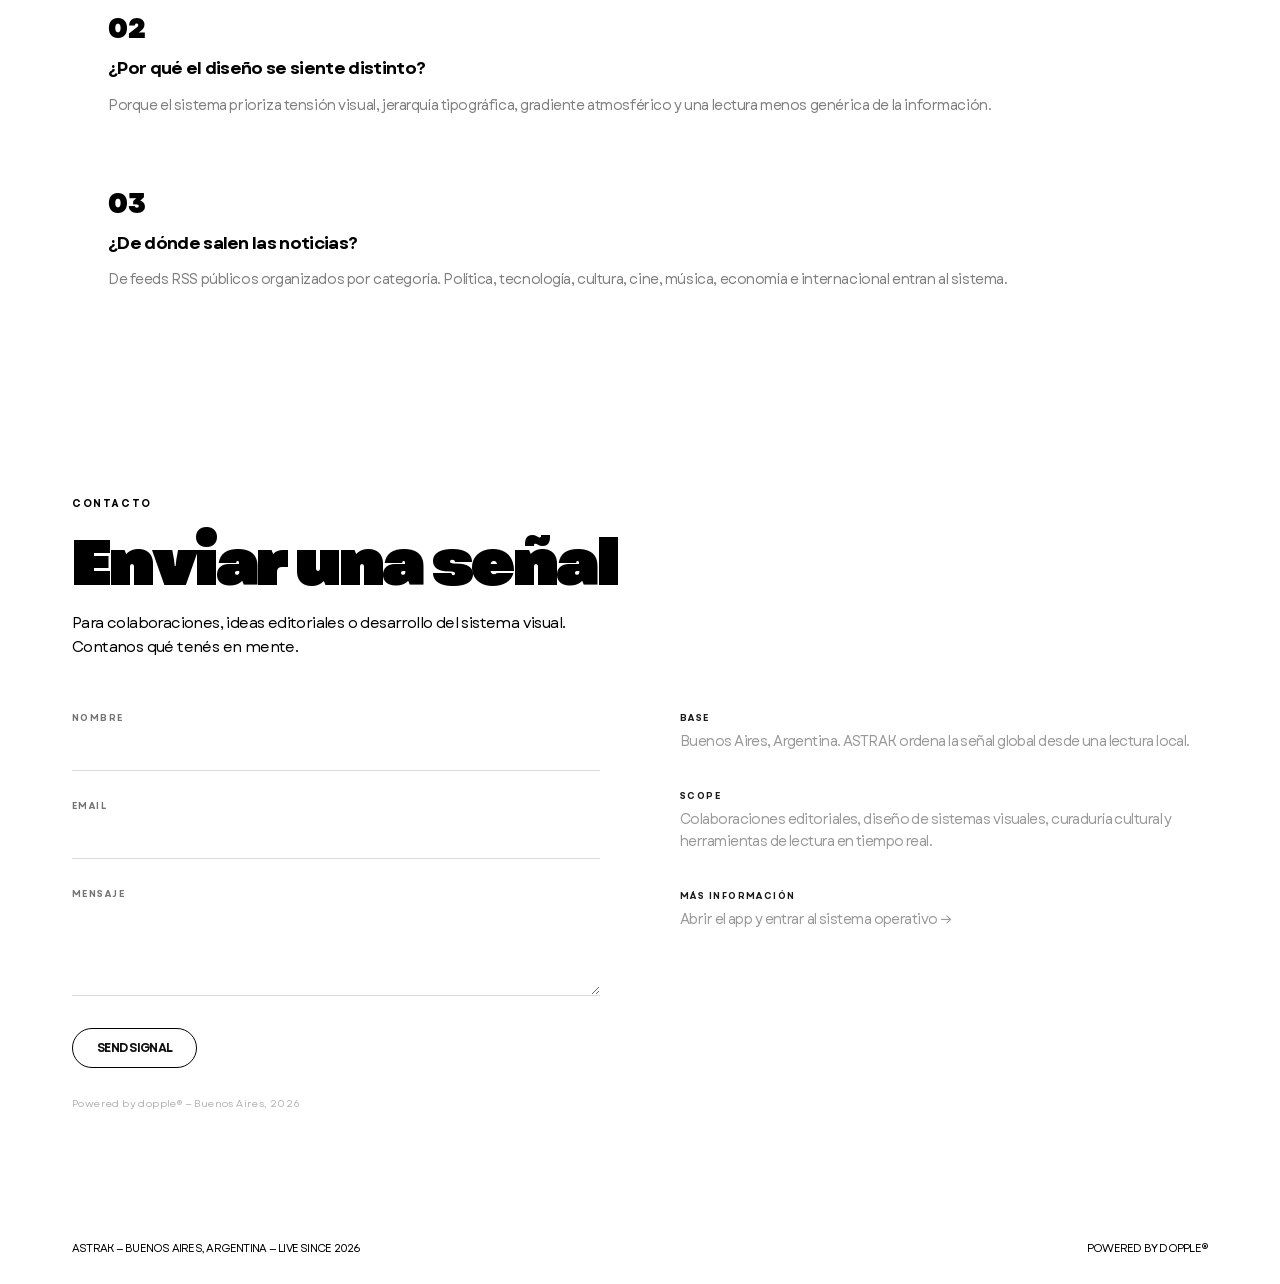
==== commit 62268a95: "fix grid, touch, navbar, s2 borders" ====
--- a/about.html
+++ b/about.html
@@ -162,7 +162,7 @@
       background-image: url('./img/bg.png');
       background-size: cover;
       background-position: center center;
-      z-index: 1;
+      z-index: -1;
     }
 
     .hero::after {
@@ -562,16 +562,24 @@
     @media (max-width: 600px) {
       /* Navbar compacta en mobile */
       .navbar {
-        top: 16px;
-        gap: 2px;
-        padding: 4px 4px;
-        max-width: calc(100vw - 24px);
+        padding: 8px 12px;
+        gap: 8px;
+        overflow: hidden;
       }
 
-      .navbar a {
-        font-size: 11px;
-        padding: 6px 10px;
-        letter-spacing: -0.04em;
+      .navbar-left {
+        gap: 8px;
+        min-width: 0;
+        flex: 1;
+      }
+
+      .navbar-links a {
+        font-size: 9px;
+        padding: 5px 8px;
+      }
+
+      .navbar-time {
+        display: none;
       }
 
       /* Ocultar links del medio en mobile, mantener Manifesto y CTA */
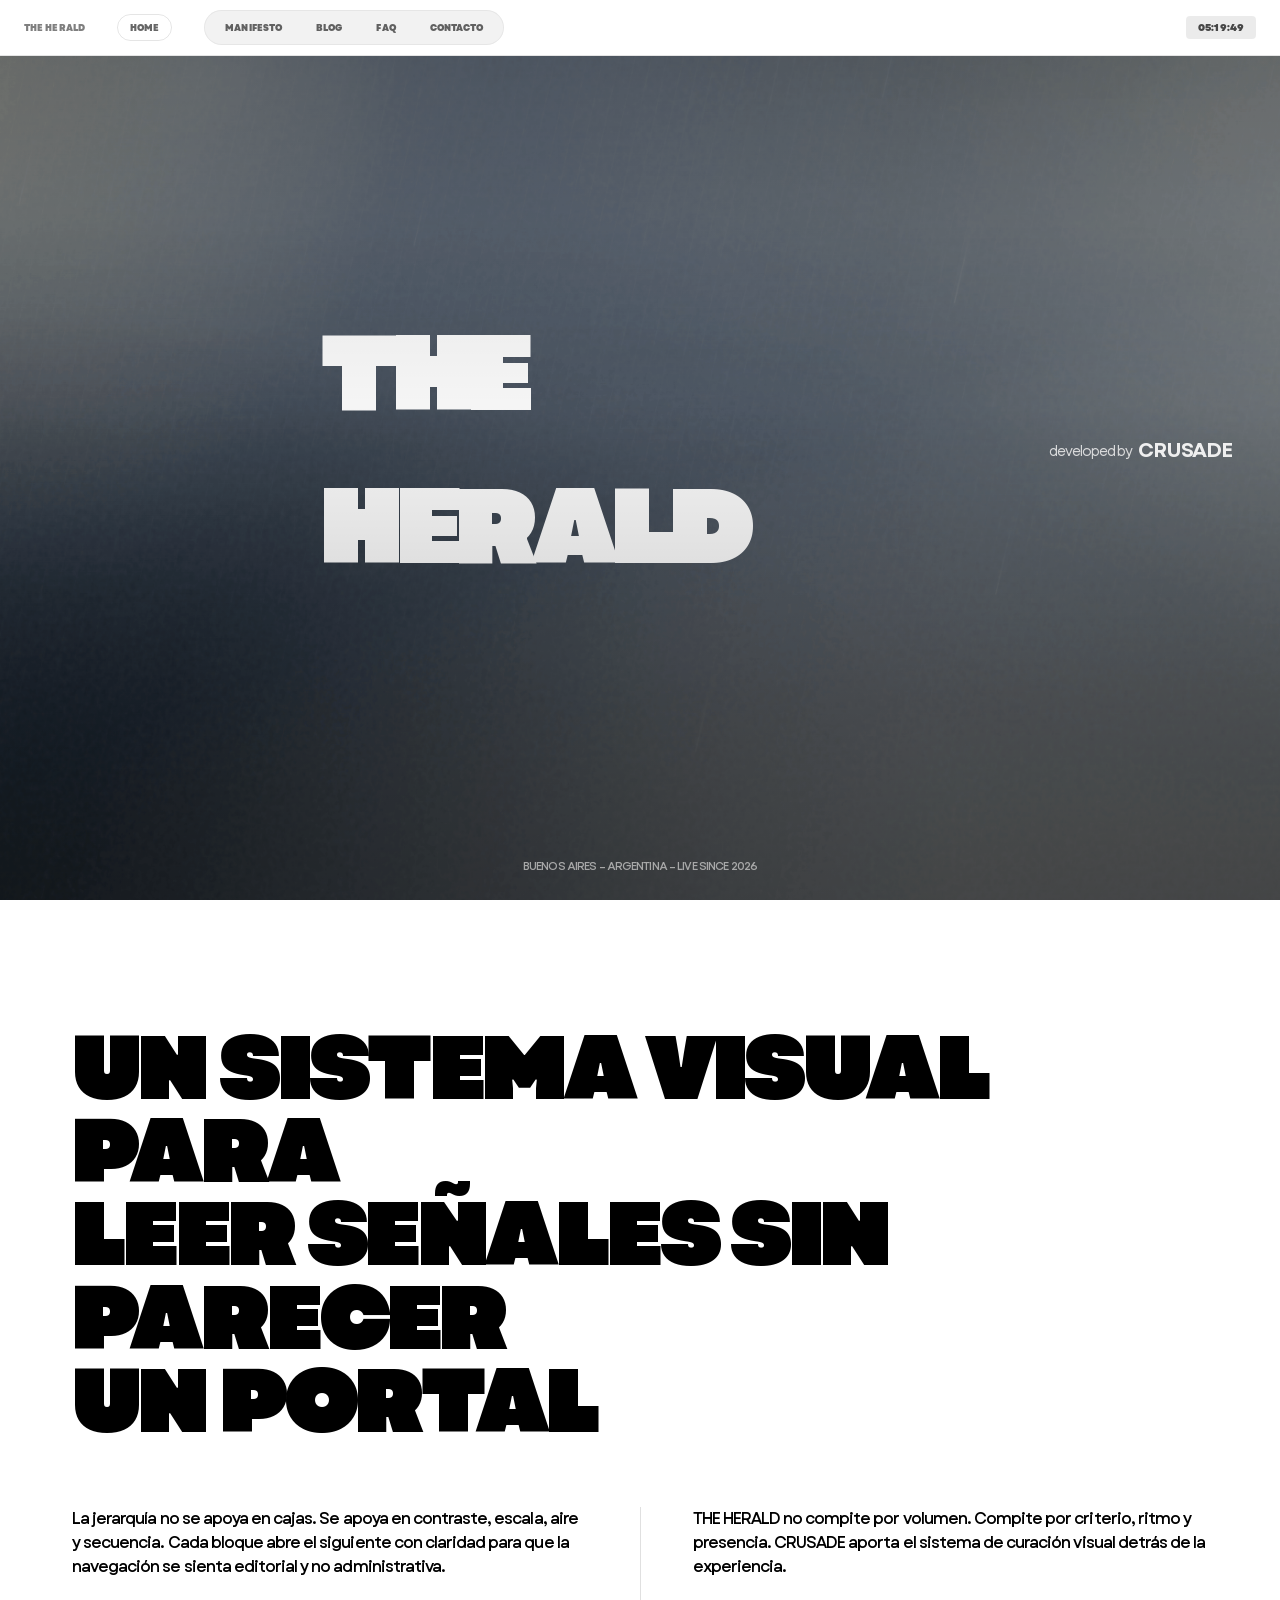
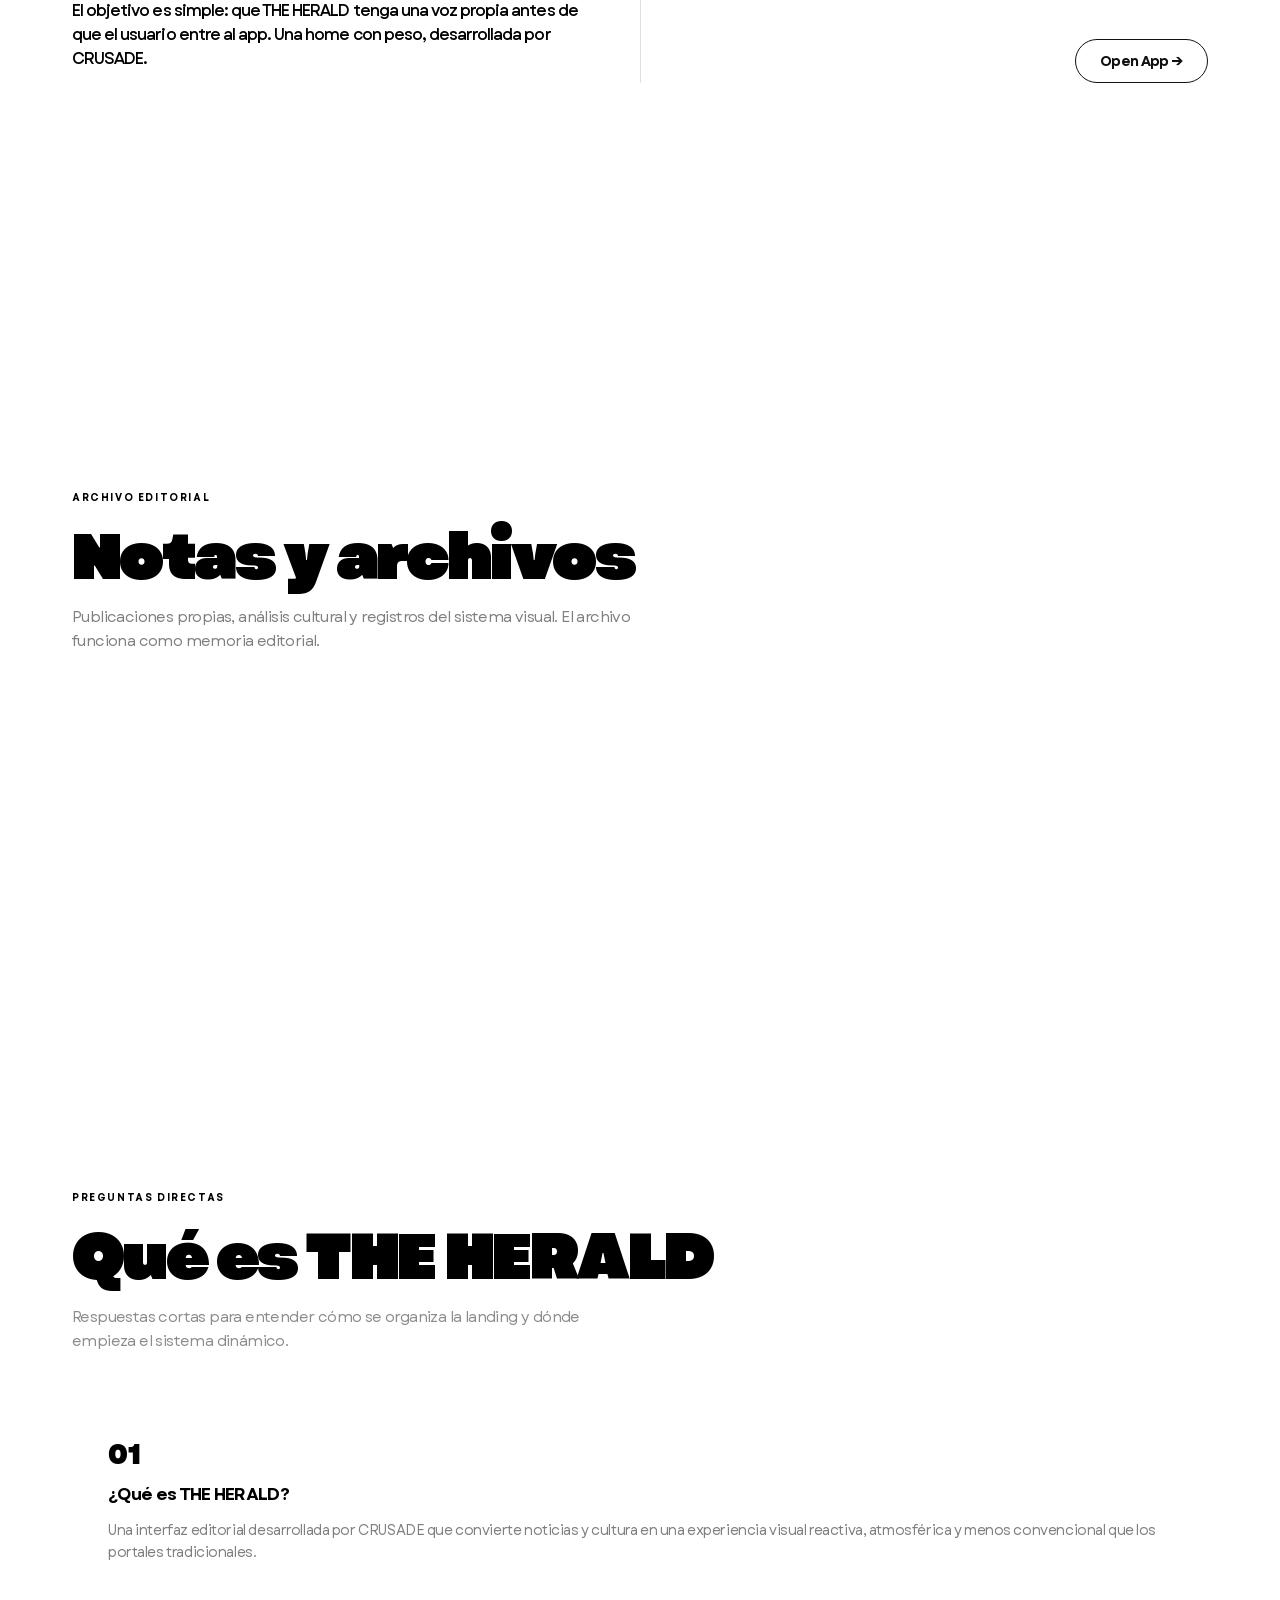
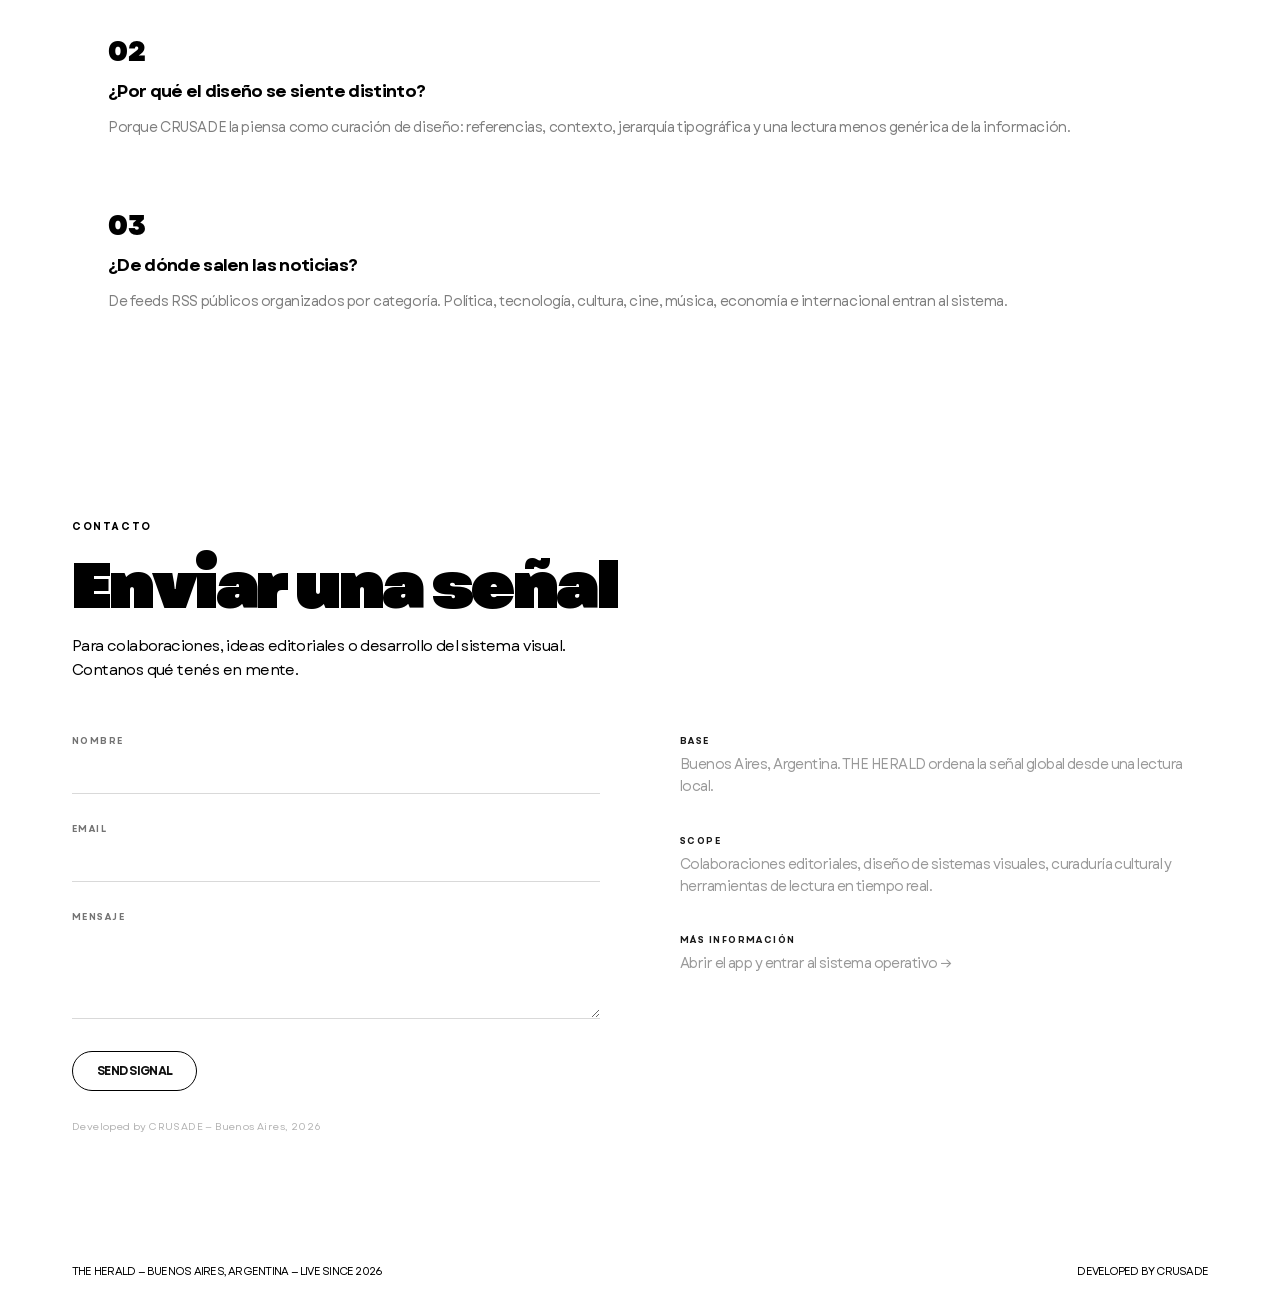
==== commit 0a398fc9: "switch to deepseek free" ====
--- a/about.html
+++ b/about.html
@@ -4,7 +4,7 @@
   <meta charset="UTF-8" />
   <meta name="viewport" content="width=device-width, initial-scale=1.0" />
   <link rel="icon" type="image/svg+xml" href="data:image/svg+xml,%3Csvg%20xmlns%3D%27http%3A//www.w3.org/2000/svg%27%20viewBox%3D%270%200%2064%2064%27%3E%3Crect%20width%3D%2764%27%20height%3D%2764%27%20fill%3D%27white%27/%3E%3Ccircle%20cx%3D%2732%27%20cy%3D%2732%27%20r%3D%2714%27%20fill%3D%27black%27%20opacity%3D%270.9%27/%3E%3C/svg%3E" />
-  <title>astrak</title>
+  <title>THE HERALD</title>
   <link rel="stylesheet" href="garet.css" />
   <style>
     :root {
@@ -601,7 +601,7 @@
   <nav class="navbar" id="navbar">
     <div class="navbar-left">
       <a href="#" class="navbar-brand">
-            <span class="navbar-version">ASTRAK</span>
+            <span class="navbar-version">THE HERALD</span>
       </a>
       <div class="navbar-links">
         <a href="index.html">Home</a>
@@ -621,10 +621,10 @@
 
   <!-- ── HERO fixed ── -->
   <section class="hero" id="hero">
-    <div class="hero-wordmark">ASTRAK</div>
+    <div class="hero-wordmark">THE HERALD</div>
     <div class="hero-powered">
-      <span class="by">powered by</span>
-      <span class="brand">dopple®</span>
+      <span class="by">developed by</span>
+      <span class="brand">CRUSADE</span>
     </div>
     <div class="hero-footer">Buenos Aires – Argentina – Live since 2026</div>
   </section>
@@ -638,11 +638,11 @@
       <div class="about__body">
         <div class="about__col">
           <p>La jerarquía no se apoya en cajas. Se apoya en contraste, escala, aire y secuencia. Cada bloque abre el siguiente con claridad para que la navegación se sienta editorial y no administrativa.</p>
-          <p>El objetivo es simple: que ASTRAK tenga una voz propia antes de que el usuario entre al app. Una home con peso, y un sistema operativo detrás.</p>
+          <p>El objetivo es simple: que THE HERALD tenga una voz propia antes de que el usuario entre al app. Una home con peso, desarrollada por CRUSADE.</p>
         </div>
         <div class="about__divider"></div>
         <div class="about__col">
-          <p>ASTRAK no compite por volumen. Compite por criterio, ritmo y presencia. La landing explica la visión y el app la pone en movimiento con titulares, clima y tiempo real.</p>
+          <p>THE HERALD no compite por volumen. Compite por criterio, ritmo y presencia. CRUSADE aporta el sistema de curación visual detrás de la experiencia.</p>
           <div class="about__cta">
             <a href="index.html">Open App →</a>
           </div>
@@ -667,18 +667,18 @@
   <section class="section faq" id="faq">
     <div class="section-inner">
       <div class="section-label">Preguntas directas</div>
-      <h2 class="section-heading">Qué es ASTRAK</h2>
+      <h2 class="section-heading">Qué es THE HERALD</h2>
       <p class="section-sub">Respuestas cortas para entender cómo se organiza la landing y dónde empieza el sistema dinámico.</p>
       <div class="faq-grid">
         <article class="faq-item">
           <div class="faq-number">01</div>
-          <h3 class="faq-question">¿Qué es ASTRAK?</h3>
-          <p class="faq-answer">Una interfaz editorial que convierte noticias y cultura en una experiencia visual reactiva, atmosférica y menos convencional que los portales tradicionales.</p>
+          <h3 class="faq-question">¿Qué es THE HERALD?</h3>
+          <p class="faq-answer">Una interfaz editorial desarrollada por CRUSADE que convierte noticias y cultura en una experiencia visual reactiva, atmosférica y menos convencional que los portales tradicionales.</p>
         </article>
         <article class="faq-item">
           <div class="faq-number">02</div>
           <h3 class="faq-question">¿Por qué el diseño se siente distinto?</h3>
-          <p class="faq-answer">Porque el sistema prioriza tensión visual, jerarquía tipográfica, gradiente atmosférico y una lectura menos genérica de la información.</p>
+          <p class="faq-answer">Porque CRUSADE la piensa como curación de diseño: referencias, contexto, jerarquía tipográfica y una lectura menos genérica de la información.</p>
         </article>
         <article class="faq-item">
           <div class="faq-number">03</div>
@@ -710,12 +710,12 @@
             <textarea class="textarea" id="message" name="message" placeholder="Cuéntanos tu idea o colaboración…" required></textarea>
           </div>
           <button class="submit-btn" type="submit">Send Signal</button>
-          <span class="status-msg" id="status-msg">Powered by dopple® — Buenos Aires, 2026</span>
+          <span class="status-msg" id="status-msg">Developed by CRUSADE — Buenos Aires, 2026</span>
         </form>
         <div class="contact-side">
           <div class="contact-note">
             <strong>Base</strong>
-            <p>Buenos Aires, Argentina. ASTRAK ordena la señal global desde una lectura local.</p>
+            <p>Buenos Aires, Argentina. THE HERALD ordena la señal global desde una lectura local.</p>
           </div>
           <div class="contact-note">
             <strong>Scope</strong>
@@ -732,8 +732,8 @@
 
   <!-- ── FOOTER ── -->
   <footer class="site-footer">
-    <span>astrak — Buenos Aires, Argentina — Live since 2026</span>
-    <span>powered by dopple®</span>
+    <span>THE HERALD — Buenos Aires, Argentina — Live since 2026</span>
+    <span>developed by CRUSADE</span>
   </footer>
 
   <script>
@@ -765,28 +765,18 @@
         statusMsg.textContent = 'Transmisión completada ✓';
         uplinkForm.reset();
         setTimeout(() => {
-          statusMsg.textContent = 'Powered by dopple® — Buenos Aires, 2026';
+          statusMsg.textContent = 'Developed by CRUSADE — Buenos Aires, 2026';
         }, 3000);
       }, 1200);
     });
 
-    /* ── Blog: fetch desde dopple API ── */
-    const DOPPLE_API     = 'https://doppelganger-eta.vercel.app/api/entries';
-    const DOPPLE_ARTICLE = 'https://doppelganger-eta.vercel.app/article.html';
-    const TYPE_LABEL     = { articulo: 'article', resena: 'review', archivo: 'archive' };
+    /* ── Blog: archivo local de THE HERALD / CRUSADE ── */
+    const HERALD_STORAGE_KEY = 'the_herald_by_crusade_articles';
 
     async function loadBlog() {
       const list = document.getElementById('blogList');
       try {
-        const res = await fetch(DOPPLE_API);
-        if (!res.ok) throw new Error('api error');
-        const all = await res.json();
-
-        const entries = all.filter(e =>
-          e.status === 'published' &&
-          Array.isArray(e.sites) &&
-          e.sites.includes('astrak')
-        );
+        const entries = JSON.parse(localStorage.getItem(HERALD_STORAGE_KEY) || '[]');
 
         if (!entries.length) {
           list.innerHTML = '<div class="blog-empty">No hay publicaciones aún en el archivo.</div>';
@@ -794,15 +784,15 @@
         }
 
         list.innerHTML = entries.map((e, i) => `
-          <a class="blog-item" href="${DOPPLE_ARTICLE}?id=${e.id}" target="_blank">
+          <article class="blog-item">
             <div class="blog-number">${String(i + 1).padStart(2, '0')}</div>
             <div class="blog-content">
-              <div class="blog-type">${TYPE_LABEL[e.postType] || e.postType || 'article'}</div>
+              <div class="blog-type">CRUSADE / THE HERALD</div>
               <div class="blog-title">${e.title}</div>
               ${e.excerpt ? `<div class="blog-excerpt">${e.excerpt}</div>` : ''}
             </div>
-            <div class="blog-meta">${e.year || ''}${e.author ? ' — ' + e.author : ''}</div>
-          </a>`).join('');
+            <div class="blog-meta">${e.pubDate ? new Date(e.pubDate).getFullYear() : ''}</div>
+          </article>`).join('');
 
       } catch(err) {
         list.innerHTML = '<div class="blog-empty">No se pudo cargar el archivo editorial.</div>';
@@ -812,4 +802,4 @@
     loadBlog();
   </script>
 </body>
-</html>+</html>
--- a/garet.css
+++ b/garet.css
@@ -5,42 +5,42 @@
    o
    @import url('path/to/garet.css');
 
-   Los archivos .otf/.ttf deben estar en Garet-Font/fonts/
+   Los archivos .otf/.ttf deben estar en Garet-Font/fonts/GARET/
    relativo a donde esté este CSS.
 ───────────────────────────────────────────────────────── */
 
-@font-face { font-family: 'Garet'; src: url('Garet-Font/fonts/Garet-Hairline.otf') format('opentype'); font-weight: 100; font-style: normal; font-display: swap; }
-@font-face { font-family: 'Garet'; src: url('Garet-Font/fonts/Garet-Hairline-Italic.otf') format('opentype'); font-weight: 100; font-style: italic; font-display: swap; }
+@font-face { font-family: 'Garet'; src: url('Garet-Font/fonts/GARET/Garet-Hairline.otf') format('opentype'); font-weight: 100; font-style: normal; font-display: swap; }
+@font-face { font-family: 'Garet'; src: url('Garet-Font/fonts/GARET/Garet-Hairline-Italic.otf') format('opentype'); font-weight: 100; font-style: italic; font-display: swap; }
 
-@font-face { font-family: 'Garet'; src: url('Garet-Font/fonts/Garet-Thin.otf') format('opentype'); font-weight: 200; font-style: normal; font-display: swap; }
-@font-face { font-family: 'Garet'; src: url('Garet-Font/fonts/Garet-Thin-italic.otf') format('opentype'); font-weight: 200; font-style: italic; font-display: swap; }
+@font-face { font-family: 'Garet'; src: url('Garet-Font/fonts/GARET/Garet-Thin.otf') format('opentype'); font-weight: 200; font-style: normal; font-display: swap; }
+@font-face { font-family: 'Garet'; src: url('Garet-Font/fonts/GARET/Garet-Thin-italic.otf') format('opentype'); font-weight: 200; font-style: italic; font-display: swap; }
 
-@font-face { font-family: 'Garet'; src: url('Garet-Font/fonts/Garet-Light.otf') format('opentype'); font-weight: 300; font-style: normal; font-display: swap; }
-@font-face { font-family: 'Garet'; src: url('Garet-Font/fonts/Garet-Light-Italic.otf') format('opentype'); font-weight: 300; font-style: italic; font-display: swap; }
+@font-face { font-family: 'Garet'; src: url('Garet-Font/fonts/GARET/Garet-Light.otf') format('opentype'); font-weight: 300; font-style: normal; font-display: swap; }
+@font-face { font-family: 'Garet'; src: url('Garet-Font/fonts/GARET/Garet-Light-Italic.otf') format('opentype'); font-weight: 300; font-style: italic; font-display: swap; }
 
-@font-face { font-family: 'Garet'; src: url('Garet-Font/fonts/Garet-Book.otf') format('opentype'); font-weight: 350; font-style: normal; font-display: swap; }
-@font-face { font-family: 'Garet'; src: url('Garet-Font/fonts/Garet-Book-Italic.otf') format('opentype'); font-weight: 350; font-style: italic; font-display: swap; }
+@font-face { font-family: 'Garet'; src: url('Garet-Font/fonts/GARET/Garet-Book.otf') format('opentype'); font-weight: 350; font-style: normal; font-display: swap; }
+@font-face { font-family: 'Garet'; src: url('Garet-Font/fonts/GARET/Garet-Book-Italic.otf') format('opentype'); font-weight: 350; font-style: italic; font-display: swap; }
 
-@font-face { font-family: 'Garet'; src: url('Garet-Font/fonts/Garet-Regular.otf') format('opentype'); font-weight: 400; font-style: normal; font-display: swap; }
-@font-face { font-family: 'Garet'; src: url('Garet-Font/fonts/Garet-Regular-Italic.otf') format('opentype'); font-weight: 400; font-style: italic; font-display: swap; }
+@font-face { font-family: 'Garet'; src: url('Garet-Font/fonts/GARET/Garet-Regular.otf') format('opentype'); font-weight: 400; font-style: normal; font-display: swap; }
+@font-face { font-family: 'Garet'; src: url('Garet-Font/fonts/GARET/Garet-Regular-Italic.otf') format('opentype'); font-weight: 400; font-style: italic; font-display: swap; }
 
-@font-face { font-family: 'Garet'; src: url('Garet-Font/fonts/Garet-Medium.otf') format('opentype'); font-weight: 500; font-style: normal; font-display: swap; }
-@font-face { font-family: 'Garet'; src: url('Garet-Font/fonts/Garet-Medium-Italic.otf') format('opentype'); font-weight: 500; font-style: italic; font-display: swap; }
+@font-face { font-family: 'Garet'; src: url('Garet-Font/fonts/GARET/Garet-Medium.otf') format('opentype'); font-weight: 500; font-style: normal; font-display: swap; }
+@font-face { font-family: 'Garet'; src: url('Garet-Font/fonts/GARET/Garet-Medium-Italic.otf') format('opentype'); font-weight: 500; font-style: italic; font-display: swap; }
 
-@font-face { font-family: 'Garet'; src: url('Garet-Font/fonts/Garet-Bold.otf') format('opentype'); font-weight: 700; font-style: normal; font-display: swap; }
-@font-face { font-family: 'Garet'; src: url('Garet-Font/fonts/Garet-Bold-Italic.otf') format('opentype'); font-weight: 700; font-style: italic; font-display: swap; }
+@font-face { font-family: 'Garet'; src: url('Garet-Font/fonts/GARET/Garet-Bold.otf') format('opentype'); font-weight: 700; font-style: normal; font-display: swap; }
+@font-face { font-family: 'Garet'; src: url('Garet-Font/fonts/GARET/Garet-Bold-Italic.otf') format('opentype'); font-weight: 700; font-style: italic; font-display: swap; }
 
-@font-face { font-family: 'Garet'; src: url('Garet-Font/fonts/Garet-Extra-Bold.otf') format('opentype'); font-weight: 800; font-style: normal; font-display: swap; }
-@font-face { font-family: 'Garet'; src: url('Garet-Font/fonts/Garet-Extra-Bold-Italic.otf') format('opentype'); font-weight: 800; font-style: italic; font-display: swap; }
+@font-face { font-family: 'Garet'; src: url('Garet-Font/fonts/GARET/Garet-Extra-Bold.otf') format('opentype'); font-weight: 800; font-style: normal; font-display: swap; }
+@font-face { font-family: 'Garet'; src: url('Garet-Font/fonts/GARET/Garet-Extra-Bold-Italic.otf') format('opentype'); font-weight: 800; font-style: italic; font-display: swap; }
 
-@font-face { font-family: 'Garet'; src: url('Garet-Font/fonts/Garet-Heavy.otf') format('opentype'); font-weight: 900; font-style: normal; font-display: swap; }
-@font-face { font-family: 'Garet'; src: url('Garet-Font/fonts/Garet-Heavy-Italic.otf') format('opentype'); font-weight: 900; font-style: italic; font-display: swap; }
+@font-face { font-family: 'Garet'; src: url('Garet-Font/fonts/GARET/Garet-Heavy.otf') format('opentype'); font-weight: 900; font-style: normal; font-display: swap; }
+@font-face { font-family: 'Garet'; src: url('Garet-Font/fonts/GARET/Garet-Heavy-Italic.otf') format('opentype'); font-weight: 900; font-style: italic; font-display: swap; }
 
-@font-face { font-family: 'Garet'; src: url('Garet-Font/fonts/Garet-Black.otf') format('opentype'); font-weight: 950; font-style: normal; font-display: swap; }
-@font-face { font-family: 'Garet'; src: url('Garet-Font/fonts/Garet-Black-Italic.otf') format('opentype'); font-weight: 950; font-style: italic; font-display: swap; }
+@font-face { font-family: 'Garet'; src: url('Garet-Font/fonts/GARET/Garet-Black.otf') format('opentype'); font-weight: 950; font-style: normal; font-display: swap; }
+@font-face { font-family: 'Garet'; src: url('Garet-Font/fonts/GARET/Garet-Black-Italic.otf') format('opentype'); font-weight: 950; font-style: italic; font-display: swap; }
 
-@font-face { font-family: 'Garet'; src: url('Garet-Font/fonts/Garet-Fat.otf') format('opentype'); font-weight: 1000; font-style: normal; font-display: swap; }
-@font-face { font-family: 'Garet'; src: url('Garet-Font/fonts/Garet-Fat-Italic.otf') format('opentype'); font-weight: 1000; font-style: italic; font-display: swap; }
+@font-face { font-family: 'Garet'; src: url('Garet-Font/fonts/GARET/Garet-Fat.otf') format('opentype'); font-weight: 1000; font-style: normal; font-display: swap; }
+@font-face { font-family: 'Garet'; src: url('Garet-Font/fonts/GARET/Garet-Fat-Italic.otf') format('opentype'); font-weight: 1000; font-style: italic; font-display: swap; }
 
 /* Variable — cubre todo el rango si el browser lo soporta */
-@font-face { font-family: 'Garet'; src: url('Garet-Font/fonts/Garet-Variable-Regular.ttf') format('truetype'); font-weight: 100 1000; font-style: normal; font-display: swap; }+@font-face { font-family: 'Garet'; src: url('Garet-Font/fonts/GARET/Garet-Variable-Regular.ttf') format('truetype'); font-weight: 100 1000; font-style: normal; font-display: swap; }
